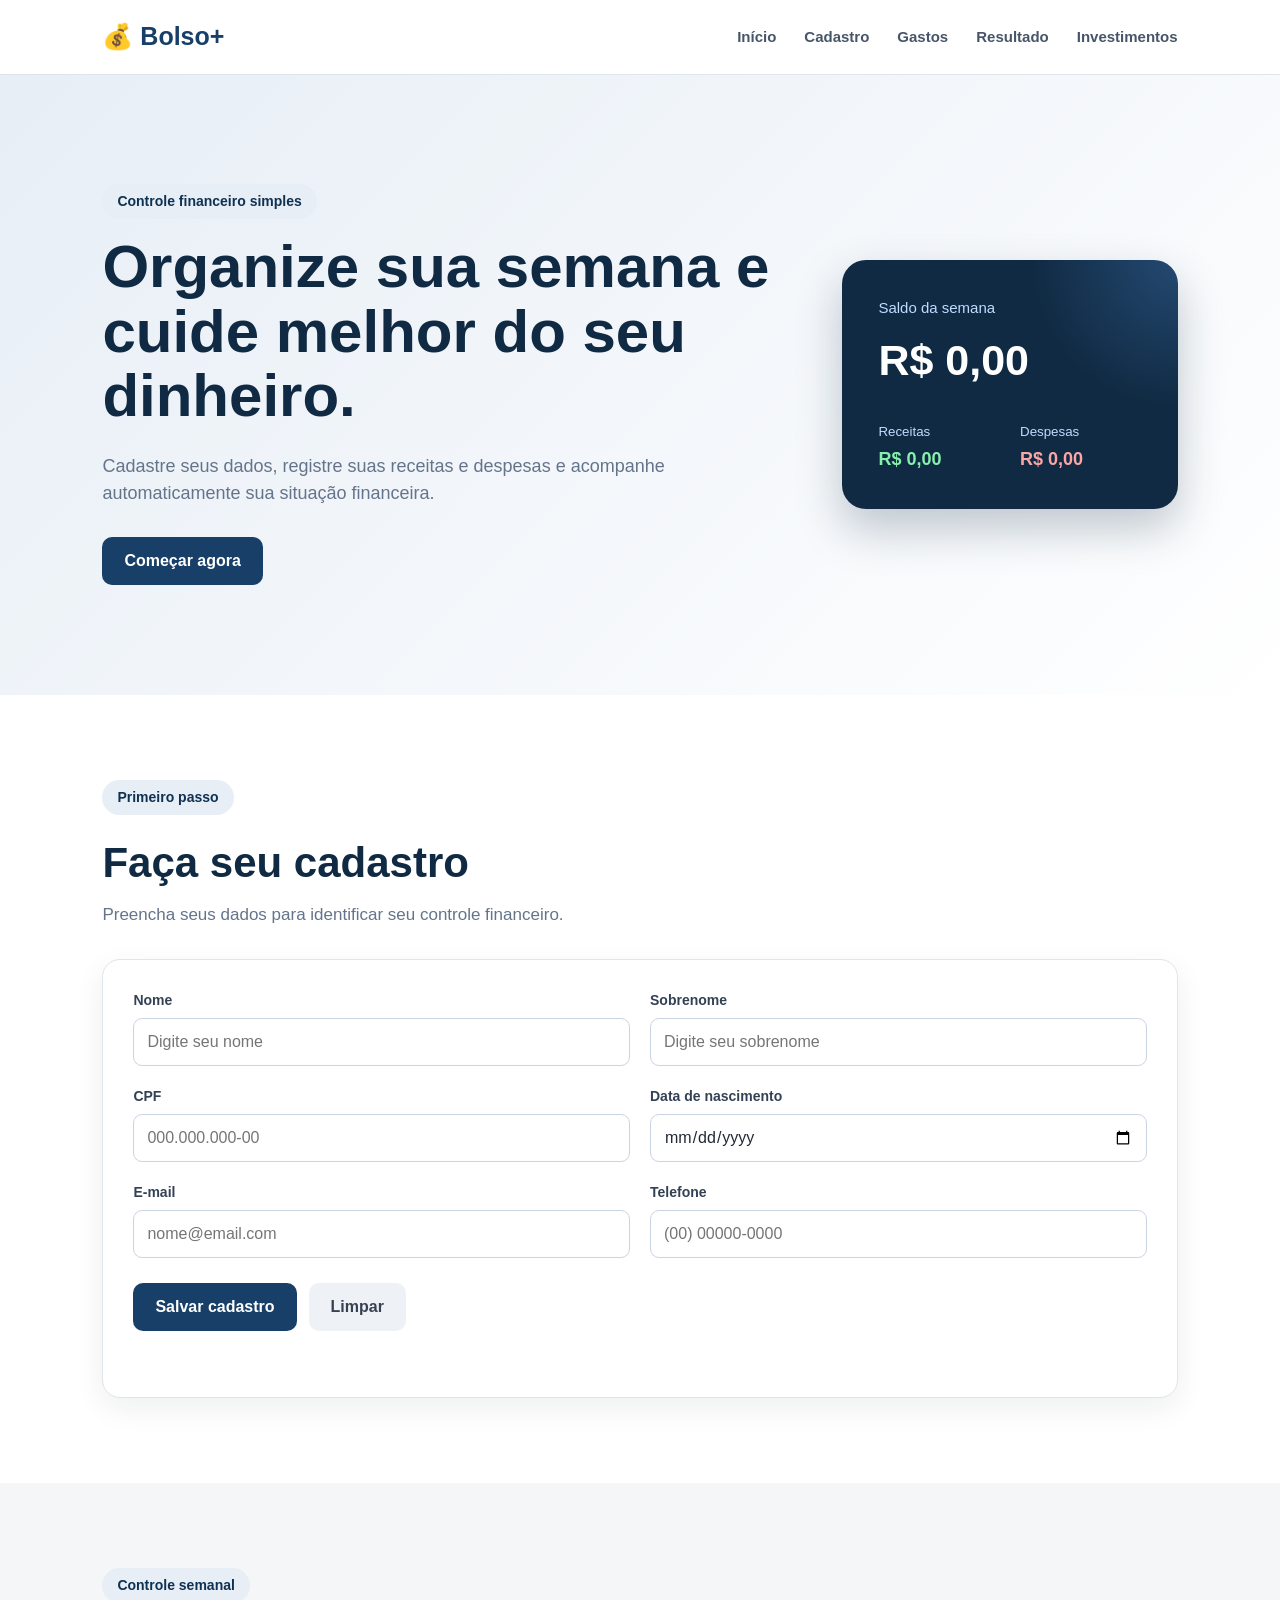
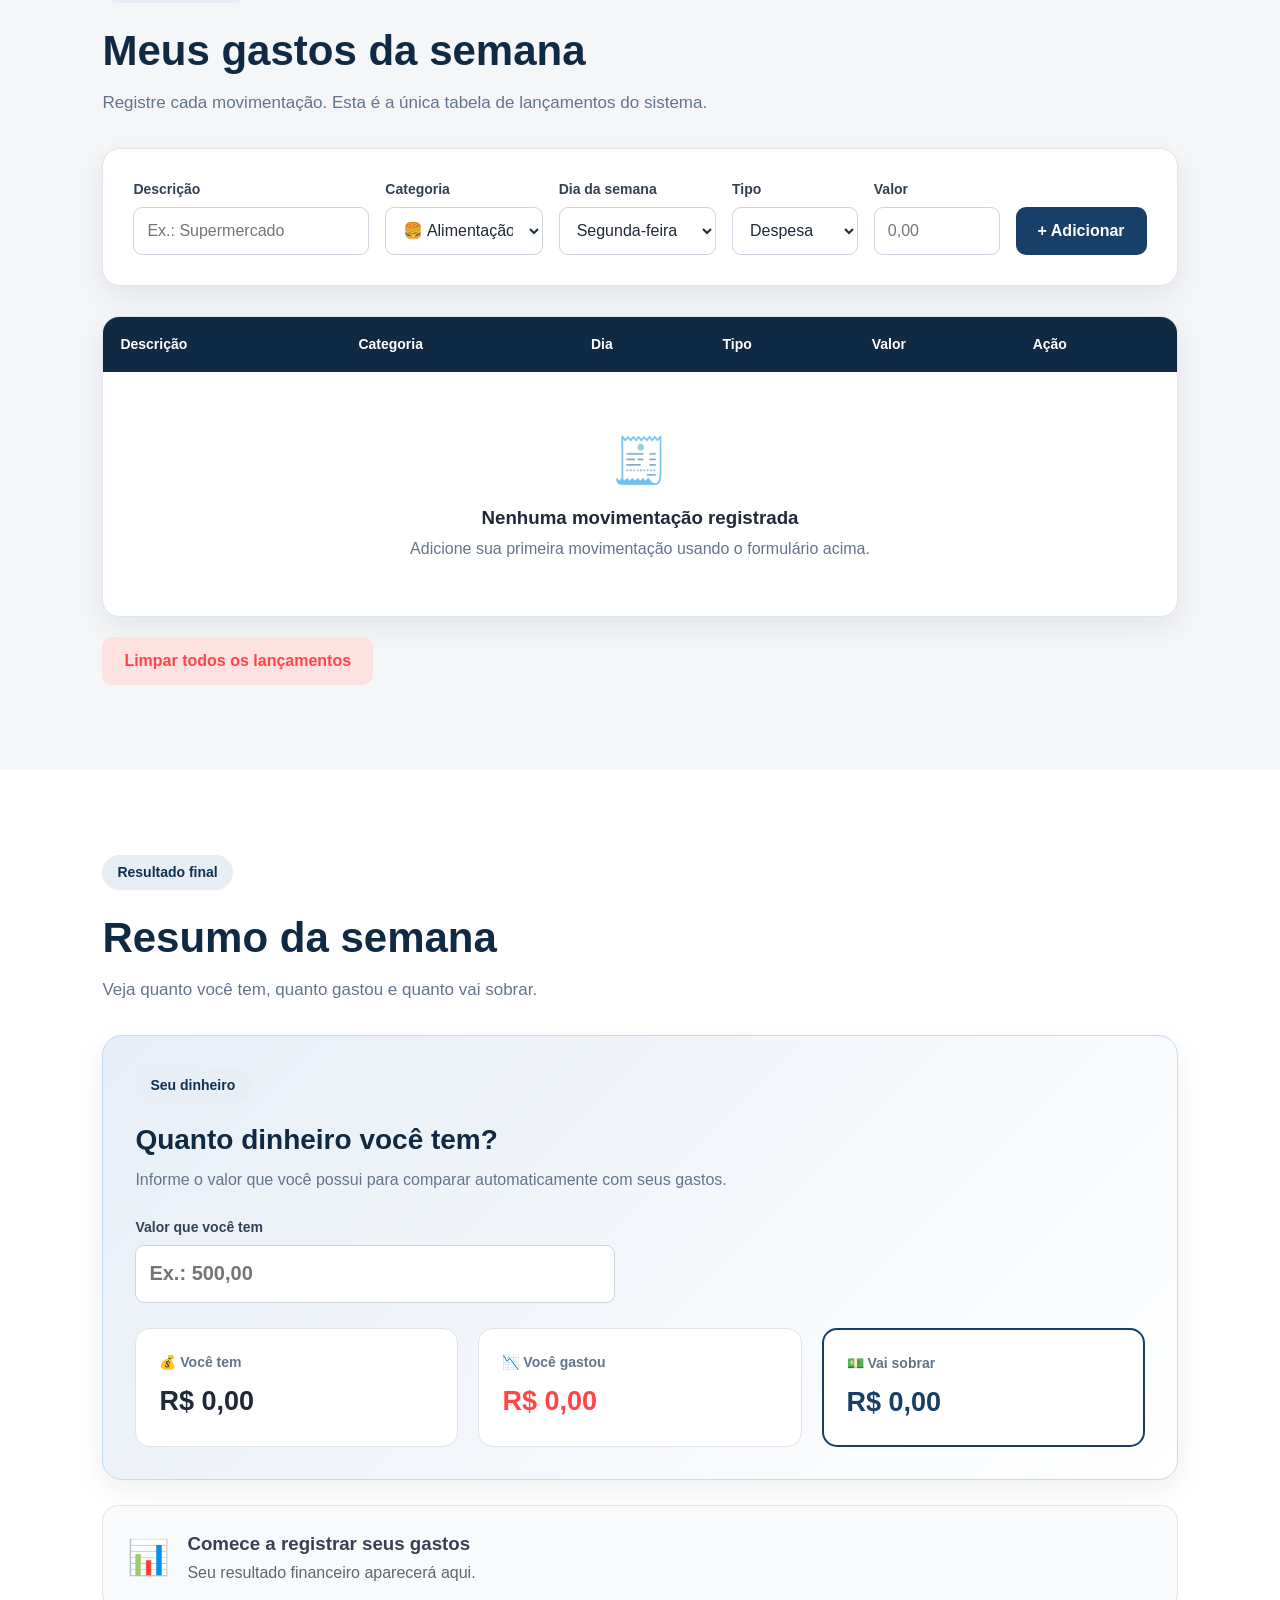
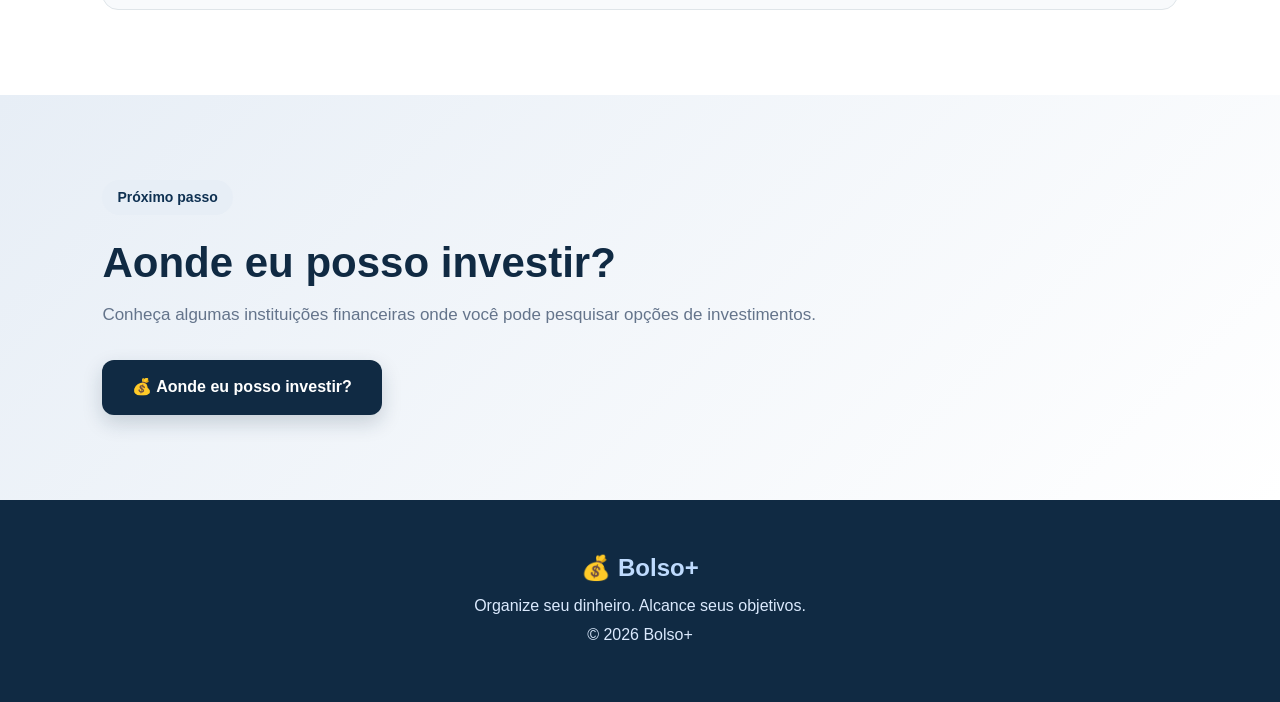
==== index.html @ bd2ca182 "Update index.html" ====
<!DOCTYPE html>
<html lang="pt-BR">

<head>

    <meta charset="UTF-8">

    <meta
        name="viewport"
        content="width=device-width, initial-scale=1.0"
    >

    <meta
        name="description"
        content="Bolso+ - Controle financeiro semanal"
    >

    <title>Bolso+ - Controle Financeiro</title>

    <link
        rel="stylesheet"
        href="style.css"
    >

</head>


<body>

    <!-- ================= HEADER ================= -->

    <header class="header">

        <a
            href="#inicio"
            class="logo"
        >
            💰 Bolso+
        </a>

        <nav>

            <a href="#inicio">
                Início
            </a>

            <a href="#cadastro">
                Cadastro
            </a>

            <a href="#gastos">
                Gastos
            </a>

            <a href="#resultado">
                Resultado
            </a>

            <a href="#investimentos">
                Investimentos
            </a>

        </nav>

    </header>


    <main>

        <!-- ================= INÍCIO ================= -->

        <section
            id="inicio"
            class="inicio"
        >

            <div class="inicio-conteudo">

                <span class="tag">
                    Controle financeiro simples
                </span>

                <h1>
                    Organize sua semana e cuide melhor do seu dinheiro.
                </h1>

                <p>
                    Cadastre seus dados, registre suas receitas e despesas
                    e acompanhe automaticamente sua situação financeira.
                </p>

                <a
                    href="#cadastro"
                    class="botao-principal"
                >
                    Começar agora
                </a>

            </div>


            <div class="cartao-saldo">

                <span>
                    Saldo da semana
                </span>

                <strong id="saldo-destaque">
                    R$ 0,00
                </strong>

                <div class="mini-resumo">

                    <div>

                        <small>
                            Receitas
                        </small>

                        <strong
                            id="receitas-destaque"
                            class="valor-positivo"
                        >
                            R$ 0,00
                        </strong>

                    </div>


                    <div>

                        <small>
                            Despesas
                        </small>

                        <strong
                            id="despesas-destaque"
                            class="valor-negativo"
                        >
                            R$ 0,00
                        </strong>

                    </div>

                </div>

            </div>

        </section>


        <!-- ================= CADASTRO ================= -->

        <section
            id="cadastro"
            class="secao secao-branca"
        >

            <div class="cabecalho-secao">

                <span class="tag">
                    Primeiro passo
                </span>

                <h2>
                    Faça seu cadastro
                </h2>

                <p>
                    Preencha seus dados para identificar seu controle financeiro.
                </p>

            </div>


            <form
                id="form-cadastro"
                class="card-formulario"
            >

                <div class="grid-cadastro">

                    <div class="campo">

                        <label for="nome">
                            Nome
                        </label>

                        <input
                            type="text"
                            id="nome"
                            placeholder="Digite seu nome"
                            required
                        >

                    </div>


                    <div class="campo">

                        <label for="sobrenome">
                            Sobrenome
                        </label>

                        <input
                            type="text"
                            id="sobrenome"
                            placeholder="Digite seu sobrenome"
                            required
                        >

                    </div>


                    <div class="campo">

                        <label for="cpf">
                            CPF
                        </label>

                        <input
                            type="text"
                            id="cpf"
                            maxlength="14"
                            inputmode="numeric"
                            placeholder="000.000.000-00"
                            required
                        >

                    </div>


                    <div class="campo">

                        <label for="data-nascimento">
                            Data de nascimento
                        </label>

                        <input
                            type="date"
                            id="data-nascimento"
                            required
                        >

                    </div>


                    <div class="campo">

                        <label for="email">
                            E-mail
                        </label>

                        <input
                            type="email"
                            id="email"
                            placeholder="nome@email.com"
                            required
                        >

                    </div>


                    <div class="campo">

                        <label for="telefone">
                            Telefone
                        </label>

                        <input
                            type="tel"
                            id="telefone"
                            maxlength="15"
                            inputmode="numeric"
                            placeholder="(00) 00000-0000"
                            required
                        >

                    </div>

                </div>


                <div class="acoes">

                    <button
                        type="submit"
                        class="botao-principal"
                    >
                        Salvar cadastro
                    </button>

                    <button
                        type="button"
                        id="limpar-cadastro"
                        class="botao-secundario"
                    >
                        Limpar
                    </button>

                </div>


                <p
                    id="mensagem-cadastro"
                    class="mensagem"
                ></p>

            </form>


            <div
                id="cadastro-salvo"
                class="cadastro-salvo oculto"
            >

                <div class="avatar">
                    👤
                </div>

                <div>

                    <span>
                        Cadastro ativo
                    </span>

                    <h3 id="nome-cadastrado">
                        Usuário
                    </h3>

                    <p id="email-cadastrado"></p>

                </div>

            </div>

        </section>


        <!-- ================= GASTOS ================= -->

        <section
            id="gastos"
            class="secao secao-cinza"
        >

            <div class="cabecalho-secao">

                <span class="tag">
                    Controle semanal
                </span>

                <h2>
                    Meus gastos da semana
                </h2>

                <p>
                    Registre cada movimentação. Esta é a única tabela
                    de lançamentos do sistema.
                </p>

            </div>


            <form
                id="form-gasto"
                class="card-formulario"
            >

                <div class="grid-gastos">

                    <div class="campo">

                        <label for="descricao">
                            Descrição
                        </label>

                        <input
                            type="text"
                            id="descricao"
                            placeholder="Ex.: Supermercado"
                            required
                        >

                    </div>


                    <div class="campo">

                        <label for="categoria">
                            Categoria
                        </label>

                        <select id="categoria">

                            <option value="Alimentação">
                                🍔 Alimentação
                            </option>

                            <option value="Transporte">
                                🚌 Transporte
                            </option>

                            <option value="Casa">
                                🏠 Casa
                            </option>

                            <option value="Saúde">
                                🩺 Saúde
                            </option>

                            <option value="Educação">
                                📚 Educação
                            </option>

                            <option value="Lazer">
                                🎮 Lazer
                            </option>

                            <option value="Salário">
                                💼 Salário
                            </option>

                            <option value="Outros">
                                📦 Outros
                            </option>

                        </select>

                    </div>


                    <div class="campo">

                        <label for="dia">
                            Dia da semana
                        </label>

                        <select id="dia">

                            <option value="Segunda-feira">
                                Segunda-feira
                            </option>

                            <option value="Terça-feira">
                                Terça-feira
                            </option>

                            <option value="Quarta-feira">
                                Quarta-feira
                            </option>

                            <option value="Quinta-feira">
                                Quinta-feira
                            </option>

                            <option value="Sexta-feira">
                                Sexta-feira
                            </option>

                            <option value="Sábado">
                                Sábado
                            </option>

                            <option value="Domingo">
                                Domingo
                            </option>

                        </select>

                    </div>


                    <div class="campo">

                        <label for="tipo">
                            Tipo
                        </label>

                        <select id="tipo">

                            <option value="despesa">
                                Despesa
                            </option>

                            <option value="receita">
                                Receita
                            </option>

                        </select>

                    </div>


                    <div class="campo">

                        <label for="valor">
                            Valor
                        </label>

                        <input
                            type="number"
                            id="valor"
                            min="0.01"
                            step="0.01"
                            placeholder="0,00"
                            required
                        >

                    </div>


                    <button
                        type="submit"
                        class="botao-principal botao-adicionar"
                    >
                        + Adicionar
                    </button>

                </div>

            </form>


            <div class="tabela-container">

                <table>

                    <thead>

                        <tr>

                            <th>
                                Descrição
                            </th>

                            <th>
                                Categoria
                            </th>

                            <th>
                                Dia
                            </th>

                            <th>
                                Tipo
                            </th>

                            <th>
                                Valor
                            </th>

                            <th>
                                Ação
                            </th>

                        </tr>

                    </thead>


                    <tbody id="tabela-gastos"></tbody>

                </table>


                <div
                    id="tabela-vazia"
                    class="tabela-vazia"
                >

                    <span>
                        🧾
                    </span>

                    <h3>
                        Nenhuma movimentação registrada
                    </h3>

                    <p>
                        Adicione sua primeira movimentação usando o formulário acima.
                    </p>

                </div>

            </div>


            <button
                type="button"
                id="limpar-gastos"
                class="botao-perigo"
            >
                Limpar todos os lançamentos
            </button>

        </section>


        <!-- ================= RESULTADO ================= -->

        <section
            id="resultado"
            class="secao secao-branca"
        >

            <div class="cabecalho-secao">

                <span class="tag">
                    Resultado final
                </span>

                <h2>
                    Resumo da semana
                </h2>

                <p>
                    Veja quanto você tem, quanto gastou e quanto vai sobrar.
                </p>

            </div>


            <div class="dinheiro-card">

                <div class="dinheiro-topo">

                    <span class="tag">
                        Seu dinheiro
                    </span>

                    <h2>
                        Quanto dinheiro você tem?
                    </h2>

                    <p>
                        Informe o valor que você possui para comparar
                        automaticamente com seus gastos.
                    </p>

                </div>


                <div class="campo dinheiro-input">

                    <label for="dinheiro-disponivel">
                        Valor que você tem
                    </label>

                    <input
                        type="number"
                        id="dinheiro-disponivel"
                        min="0"
                        step="0.01"
                        placeholder="Ex.: 500,00"
                    >

                </div>


                <div class="resultado-grid">

                    <div class="resultado-item">

                        <span>
                            💰 Você tem
                        </span>

                        <strong id="valor-tenho">
                            R$ 0,00
                        </strong>

                    </div>


                    <div class="resultado-item">

                        <span>
                            📉 Você gastou
                        </span>

                        <strong
                            id="valor-gasto"
                            class="valor-negativo"
                        >
                            R$ 0,00
                        </strong>

                    </div>


                    <div
                        id="resultado-restante-card"
                        class="resultado-item destaque"
                    >

                        <span id="label-restante">
                            💵 Vai sobrar
                        </span>

                        <strong id="valor-restante">
                            R$ 0,00
                        </strong>

                    </div>

                </div>

            </div>


            <div
                id="mensagem-resultado"
                class="mensagem-resultado neutro"
            >

                <span id="icone-resultado">
                    📊
                </span>

                <div>

                    <h3 id="titulo-resultado">
                        Comece a registrar seus gastos
                    </h3>

                    <p id="texto-resultado">
                        Seu resultado financeiro aparecerá aqui.
                    </p>

                </div>

            </div>

        </section>


        <!-- ================= INVESTIMENTOS ================= -->

        <section
            id="investimentos"
            class="secao secao-investimentos"
        >

            <div class="cabecalho-secao">

                <span class="tag">
                    Próximo passo
                </span>

                <h2>
                    Aonde eu posso investir?
                </h2>

                <p>
                    Conheça algumas instituições financeiras onde você
                    pode pesquisar opções de investimentos.
                </p>

            </div>


            <div class="investimentos-acao">

                <button
                    type="button"
                    id="botao-investimentos"
                    class="botao-investimentos"
                >
                    💰 Aonde eu posso investir?
                </button>

            </div>

        </section>

    </main>


    <!-- ================= FOOTER ================= -->

    <footer>

        <h2>
            💰 Bolso+
        </h2>

        <p>
            Organize seu dinheiro. Alcance seus objetivos.
        </p>

        <p>
            © 2026 Bolso+
        </p>

    </footer>


    <script src="script.js"></script>

</body>

</html>
---- style.css ----
:root {

    --azul-marinho: #102a43;
    --azul: #173f67;
    --azul-hover: #0f3152;
    --azul-claro: #e7eef6;

    --vermelho: #ff4545;
    --vermelho-claro: #fee2e2;

    --amarelo-claro: #fef3c7;

    --texto: #1f2937;
    --texto-secundario: #64748b;

    --fundo: #f4f6f8;
    --branco: #ffffff;

    --borda: #dfe5e9;

    --sombra:
        0 10px 30px rgba(15, 23, 42, 0.07);
}


/* ================= RESET ================= */

* {
    margin: 0;
    padding: 0;
    box-sizing: border-box;
}


html {
    scroll-behavior: smooth;
    scroll-padding-top: 90px;
}


body {

    min-width: 320px;

    font-family:
        Arial,
        Helvetica,
        sans-serif;

    color: var(--texto);

    background: var(--fundo);

    line-height: 1.5;
}


button,
input,
select {
    font: inherit;
}


/* ================= HEADER ================= */

.header {

    position: sticky;

    top: 0;

    z-index: 1000;

    display: flex;

    align-items: center;

    justify-content: space-between;

    gap: 30px;

    padding: 18px 8%;

    background:
        rgba(255, 255, 255, 0.97);

    border-bottom:
        1px solid var(--borda);

    backdrop-filter:
        blur(10px);
}


.logo {

    color: var(--azul);

    font-size: 25px;

    font-weight: 800;

    text-decoration: none;
}


nav {

    display: flex;

    gap: 28px;
}


nav a {

    color: #475569;

    font-size: 15px;

    font-weight: 700;

    text-decoration: none;

    transition: 0.2s;
}


nav a:hover {

    color: var(--azul);
}


/* ================= INÍCIO ================= */

.inicio {

    min-height: 620px;

    display: flex;

    align-items: center;

    justify-content: space-between;

    gap: 60px;

    padding: 90px 8%;

    background:
        linear-gradient(
            135deg,
            #e7eef6,
            #ffffff
        );
}


.inicio-conteudo {

    max-width: 680px;
}


.tag {

    display: inline-block;

    margin-bottom: 16px;

    padding: 7px 15px;

    color: var(--azul-hover);

    background: var(--azul-claro);

    border-radius: 30px;

    font-size: 14px;

    font-weight: 800;
}


.inicio h1 {

    margin-bottom: 24px;

    color: var(--azul-marinho);

    font-size:
        clamp(38px, 5vw, 60px);

    line-height: 1.08;
}


.inicio p {

    max-width: 600px;

    margin-bottom: 30px;

    color: var(--texto-secundario);

    font-size: 18px;
}


/* ================= BOTÕES ================= */

.botao-principal,
.botao-secundario,
.botao-perigo {

    min-height: 48px;

    padding: 12px 22px;

    border: none;

    border-radius: 10px;

    font-weight: 800;

    cursor: pointer;

    transition:
        background 0.2s,
        transform 0.2s,
        box-shadow 0.2s;
}


.botao-principal {

    display: inline-flex;

    align-items: center;

    justify-content: center;

    color: white;

    background:
        var(--azul);

    text-decoration: none;
}


.botao-principal:hover {

    background:
        var(--azul-hover);

    transform:
        translateY(-2px);

    box-shadow:
        0 8px 20px
        rgba(16, 42, 67, 0.22);
}


.botao-secundario {

    color: #374151;

    background: #eef2f7;
}


.botao-secundario:hover {

    background: #e2e8f0;
}


.botao-perigo {

    margin-top: 20px;

    color: var(--vermelho);

    background:
        var(--vermelho-claro);
}


.botao-perigo:hover {

    background: #fecaca;
}


/* ================= CARTÃO DO INÍCIO ================= */

.cartao-saldo {

    width: 390px;

    padding: 36px;

    color: white;

    background:
        radial-gradient(
            circle at top right,
            rgba(96, 165, 250, 0.25),
            transparent 35%
        ),
        var(--azul-marinho);

    border-radius: 24px;

    box-shadow:
        0 20px 45px
        rgba(16, 42, 67, 0.25);
}


.cartao-saldo > span {

    color: #bfdbfe;

    font-size: 15px;
}


.cartao-saldo > strong {

    display: block;

    margin: 8px 0 30px;

    font-size: 43px;

    overflow-wrap: anywhere;
}


.mini-resumo {

    display: grid;

    grid-template-columns: 1fr 1fr;

    gap: 20px;
}


.mini-resumo small {

    display: block;

    margin-bottom: 4px;

    color: #bfdbfe;
}


.mini-resumo strong {

    font-size: 18px;
}


.cartao-saldo .valor-positivo {

    color: #86efac;
}


.cartao-saldo .valor-negativo {

    color: #fca5a5;
}


/* ================= SEÇÕES ================= */

.secao {

    padding: 85px 8%;
}


.secao-branca {

    background:
        var(--branco);
}


.secao-cinza {

    background:
        var(--fundo);
}


.cabecalho-secao {

    max-width: 750px;

    margin-bottom: 32px;
}


.cabecalho-secao h2 {

    margin-bottom: 8px;

    color:
        var(--azul-marinho);

    font-size:
        clamp(30px, 4vw, 42px);
}


.cabecalho-secao p {

    color:
        var(--texto-secundario);

    font-size: 17px;
}


/* ================= FORMULÁRIOS ================= */

.card-formulario {

    padding: 30px;

    background:
        var(--branco);

    border:
        1px solid var(--borda);

    border-radius: 18px;

    box-shadow:
        var(--sombra);
}


.grid-cadastro {

    display: grid;

    grid-template-columns:
        repeat(2, minmax(0, 1fr));

    gap: 20px;
}


.grid-gastos {

    display: grid;

    grid-template-columns:
        1.5fr
        1fr
        1fr
        0.8fr
        0.8fr
        auto;

    gap: 16px;

    align-items: end;
}


.campo {

    display: flex;

    flex-direction: column;

    gap: 7px;
}


.campo label {

    color: #334155;

    font-size: 14px;

    font-weight: 800;
}


.campo input,
.campo select {

    width: 100%;

    height: 48px;

    padding: 0 13px;

    color: var(--texto);

    background:
        white;

    border:
        1px solid #cbd5e1;

    border-radius: 9px;

    outline: none;

    transition: 0.2s;
}


.campo input:focus,
.campo select:focus {

    border-color:
        var(--azul);

    box-shadow:
        0 0 0 3px
        rgba(23, 63, 103, 0.12);
}


.acoes {

    display: flex;

    gap: 12px;

    margin-top: 25px;
}


.mensagem {

    min-height: 24px;

    margin-top: 12px;

    font-weight: 700;
}


.mensagem.sucesso {

    color:
        var(--azul-hover);
}


.mensagem.erro {

    color:
        var(--vermelho);
}


/* ================= CADASTRO SALVO ================= */

.cadastro-salvo {

    display: flex;

    align-items: center;

    gap: 18px;

    margin-top: 24px;

    padding: 20px;

    background:
        #e7eef6;

    border:
        1px solid #bfdbfe;

    border-radius: 15px;
}


.cadastro-salvo .avatar {

    display: grid;

    width: 55px;

    height: 55px;

    place-items: center;

    background:
        var(--azul-claro);

    border-radius: 50%;

    font-size: 24px;
}


.cadastro-salvo span {

    color:
        var(--azul-hover);

    font-size: 13px;

    font-weight: 800;
}


.cadastro-salvo h3 {

    color:
        var(--azul-marinho);
}


.cadastro-salvo p {

    color:
        var(--texto-secundario);
}


.oculto {

    display: none;
}


/* ================= TABELA ================= */

.tabela-container {

    margin-top: 30px;

    overflow-x: auto;

    background:
        white;

    border:
        1px solid var(--borda);

    border-radius: 17px;

    box-shadow:
        var(--sombra);
}


table {

    width: 100%;

    min-width: 850px;

    border-collapse:
        collapse;
}


thead {

    color: white;

    background:
        var(--azul-marinho);
}


th,
td {

    padding: 17px;

    text-align: left;
}


th {

    font-size: 14px;
}


td {

    border-bottom:
        1px solid var(--borda);

    font-size: 14px;
}


tbody tr:hover {

    background:
        #f8fafc;
}


.tipo {

    display: inline-block;

    padding: 5px 10px;

    border-radius: 30px;

    font-size: 12px;

    font-weight: 800;
}


.tipo.receita {

    color:
        var(--azul-hover);

    background:
        var(--azul-claro);
}


.tipo.despesa {

    color:
        var(--vermelho);

    background:
        var(--vermelho-claro);
}


.valor-positivo {

    color:
        #15803d;
}


.valor-negativo {

    color:
        var(--vermelho);
}


.botao-excluir {

    padding: 8px 12px;

    color:
        var(--vermelho);

    background:
        var(--vermelho-claro);

    border: none;

    border-radius: 8px;

    font-weight: 800;

    cursor: pointer;
}


.botao-excluir:hover {

    background:
        #fecaca;
}


.tabela-vazia {

    padding: 55px 20px;

    text-align: center;
}


.tabela-vazia span {

    font-size: 45px;
}


.tabela-vazia h3 {

    margin:
        10px 0 5px;
}


.tabela-vazia p {

    color:
        var(--texto-secundario);
}


/* ================= RESULTADO ================= */

.dinheiro-card {

    padding: 32px;

    background:
        linear-gradient(
            135deg,
            #e7eef6,
            #ffffff
        );

    border:
        1px solid #bfdbfe;

    border-radius: 20px;

    box-shadow:
        var(--sombra);
}


.dinheiro-topo h2 {

    margin-bottom: 7px;

    color:
        var(--azul-marinho);

    font-size: 28px;
}


.dinheiro-topo p {

    color:
        var(--texto-secundario);
}


.dinheiro-input {

    max-width: 480px;

    margin-top: 25px;
}


.dinheiro-input input {

    height: 58px;

    font-size: 20px;

    font-weight: 700;
}


/* ================= RESUMO ================= */

.resultado-grid {

    display: grid;

    grid-template-columns:
        repeat(3, minmax(0, 1fr));

    gap: 20px;

    margin-top: 25px;
}


.resultado-item {

    padding: 23px;

    background:
        white;

    border:
        1px solid var(--borda);

    border-radius: 15px;
}


.resultado-item span {

    display: block;

    margin-bottom: 8px;

    color:
        var(--texto-secundario);

    font-size: 14px;

    font-weight: 700;
}


.resultado-item strong {

    display: block;

    font-size: 27px;
}


.resultado-item.destaque {

    border:
        2px solid var(--azul);
}


.resultado-item.destaque strong {

    color:
        var(--azul);
}


/* ================= MENSAGEM FINAL ================= */

.mensagem-resultado {

    display: flex;

    align-items: center;

    gap: 18px;

    margin-top: 25px;

    padding: 24px;

    border: 1px solid;

    border-radius: 16px;
}


.mensagem-resultado > span {

    font-size: 34px;
}


.mensagem-resultado h3 {

    margin-bottom: 3px;
}


.mensagem-resultado p {

    color:
        inherit;

    opacity: 0.8;
}


.mensagem-resultado.positivo {

    color:
        var(--azul-marinho);

    background:
        #e7eef6;

    border-color:
        #bfdbfe;
}


.mensagem-resultado.negativo {

    color:
        #991b1b;

    background:
        #fef2f2;

    border-color:
        #fecaca;
}


.mensagem-resultado.neutro {

    color:
        #374151;

    background:
        #f8fafc;

    border-color:
        var(--borda);
}


/* ================= NOVA PARTE: INVESTIMENTOS ================= */

.secao-investimentos {

    background:
        linear-gradient(
            135deg,
            #e7eef6,
            #ffffff
        );
}


.investimentos-acao {

    display: flex;

    align-items: center;

    justify-content: flex-start;

    margin-top: 25px;
}


.botao-investimentos {

    display: inline-flex;

    align-items: center;

    justify-content: center;

    min-height: 55px;

    padding: 14px 30px;

    color: white;

    background:
        var(--azul-marinho);

    border:
        none;

    border-radius: 12px;

    font-size: 16px;

    font-weight: 800;

    text-decoration: none;

    box-shadow:
        0 8px 20px
        rgba(16, 42, 67, 0.18);

    transition:
        background 0.2s,
        transform 0.2s,
        box-shadow 0.2s;
}


.botao-investimentos:hover {

    background:
        var(--azul-hover);

    transform:
        translateY(-3px);

    box-shadow:
        0 12px 25px
        rgba(16, 42, 67, 0.25);
}


.botao-investimentos:active {

    transform:
        translateY(0);
}


/* ================= FOOTER ================= */

footer {

    padding:
        50px 8%;

    text-align: center;

    color: white;

    background:
        var(--azul-marinho);
}


footer h2 {

    margin-bottom: 8px;

    color:
        #bfdbfe;
}


footer p {

    margin-bottom: 5px;

    color:
        #dbeafe;
}


/* ================= RESPONSIVO ================= */

@media (max-width: 1150px) {

    .grid-gastos {

        grid-template-columns:
            repeat(3, 1fr);
    }


    .botao-adicionar {

        width: 100%;
    }

}


@media (max-width: 900px) {

    .header {

        flex-direction: column;

        padding:
            15px 5%;
    }


    nav {

        gap:
            15px 22px;

        flex-wrap: wrap;

        justify-content:
            center;
    }


    .inicio {

        flex-direction: column;

        padding:
            70px 5%;

        text-align:
            center;
    }


    .inicio p {

        margin-inline:
            auto;
    }


    .cartao-saldo {

        width: 100%;

        max-width: 430px;

        text-align:
            left;
    }


    .secao {

        padding:
            70px 5%;
    }


    .resultado-grid {

        grid-template-columns:
            1fr;
    }

}


@media (max-width: 700px) {

    .grid-cadastro,
    .grid-gastos {

        grid-template-columns:
            1fr;
    }


    .card-formulario {

        padding:
            22px;
    }


    .acoes {

        flex-direction:
            column;
    }


    .acoes button {

        width: 100%;
    }


    .dinheiro-card {

        padding:
            22px;
    }


    .investimentos-acao {

        width: 100%;
    }


    .botao-investimentos {

        width: 100%;

        text-align:
            center;
    }

}


@media (max-width: 450px) {

    .mini-resumo {

        grid-template-columns:
            1fr;
    }


    .cartao-saldo {

        padding:
            28px;
    }


    .mensagem-resultado {

        align-items:
            flex-start;
    }

}


/* =========================================================
   PÁGINA DE INVESTIMENTOS
========================================================= */

.pagina-investimentos {

    min-height: 100vh;

    padding:
        80px 8%;

    background:
        linear-gradient(
            135deg,
            #e7eef6,
            #ffffff
        );
}


.cabecalho-investimentos {

    max-width: 850px;

    margin:
        0 auto 45px;

    text-align: center;
}


.cabecalho-investimentos h1 {

    margin-bottom: 18px;

    color:
        var(--azul-marinho);

    font-size:
        clamp(34px, 5vw, 54px);

    line-height: 1.1;
}


.cabecalho-investimentos p {

    color:
        var(--texto-secundario);

    font-size: 17px;

    line-height: 1.7;
}


.cabecalho-investimentos.secundario {

    margin-top: 80px;

    margin-bottom: 30px;
}


.cabecalho-investimentos.secundario h2 {

    margin-bottom: 10px;

    color:
        var(--azul-marinho);

    font-size:
        clamp(28px, 4vw, 40px);
}


/* ================= LISTA DE BANCOS ================= */

.lista-bancos {

    display: grid;

    grid-template-columns:
        repeat(2, minmax(0, 1fr));

    gap: 25px;

    max-width: 1150px;

    margin:
        0 auto;
}


.banco-card {

    display: flex;

    gap: 20px;

    padding: 28px;

    background:
        white;

    border:
        1px solid var(--borda);

    border-radius: 20px;

    box-shadow:
        var(--sombra);

    transition:
        transform 0.2s,
        box-shadow 0.2s;
}


.banco-card:hover {

    transform:
        translateY(-5px);

    box-shadow:
        0 18px 40px
        rgba(15, 23, 42, 0.12);
}


/* ================= ÍCONES DOS BANCOS ================= */

.banco-icone {

    display: grid;

    flex-shrink: 0;

    width: 62px;

    height: 62px;

    place-items: center;

    color: white;

    border-radius: 16px;

    font-size: 27px;

    font-weight: 900;
}


.banco-icone.nubank {

    background:
        #820ad1;
}


.banco-icone.inter {

    background:
        #ff7a00;
}


.banco-icone.itau {

    background:
        #ec7000;
}


.banco-icone.santander {

    background:
        #ec0000;
}


.banco-icone.caixa {

    background:
        #005ca9;
}


.banco-icone.btg {

    background:
        #111827;
}


/* ================= CONTEÚDO BANCO ================= */

.banco-conteudo {

    flex: 1;
}


.banco-tipo {

    display: inline-block;

    margin-bottom: 5px;

    color:
        var(--texto-secundario);

    font-size: 12px;

    font-weight: 800;

    text-transform: uppercase;
}


.banco-conteudo h2 {

    margin-bottom: 8px;

    color:
        var(--azul-marinho);

    font-size: 25px;
}


.banco-conteudo p {

    margin-bottom: 15px;

    color:
        var(--texto-secundario);

    font-size: 14px;

    line-height: 1.6;
}


/* ================= ETIQUETAS ================= */

.investimentos-disponiveis {

    display: flex;

    flex-wrap: wrap;

    gap: 7px;

    margin-bottom: 20px;
}


.investimentos-disponiveis span {

    padding:
        5px 9px;

    color:
        var(--azul-hover);

    background:
        var(--azul-claro);

    border-radius: 20px;

    font-size: 11px;

    font-weight: 800;
}


/* ================= BOTÃO BANCO ================= */

.botao-banco {

    display: inline-flex;

    align-items: center;

    justify-content: center;

    min-height: 43px;

    padding:
        9px 15px;

    color: white;

    background:
        var(--azul);

    border-radius: 9px;

    font-size: 13px;

    font-weight: 800;

    text-decoration: none;

    transition:
        background 0.2s,
        transform 0.2s;
}


.botao-banco:hover {

    color: white;

    background:
        var(--azul-hover);

    transform:
        translateY(-2px);
}


/* ================= TIPOS DE INVESTIMENTO ================= */

.tipos-investimentos {

    max-width: 1150px;

    margin:
        0 auto;
}


.tipos-grid {

    display: grid;

    grid-template-columns:
        repeat(4, minmax(0, 1fr));

    gap: 18px;
}


.tipo-card {

    padding: 23px;

    background:
        white;

    border:
        1px solid var(--borda);

    border-radius: 16px;

    box-shadow:
        var(--sombra);
}


.tipo-icone {

    margin-bottom: 12px;

    font-size: 32px;
}


.tipo-card h3 {

    margin-bottom: 8px;

    color:
        var(--azul-marinho);

    font-size: 18px;
}


.tipo-card p {

    color:
        var(--texto-secundario);

    font-size: 13px;

    line-height: 1.6;
}


/* ================= AVISO ================= */

.aviso-investimentos {

    display: flex;

    gap: 18px;

    max-width: 1150px;

    margin:
        40px auto 0;

    padding: 25px;

    color:
        #92400e;

    background:
        var(--amarelo-claro);

    border:
        1px solid #fde68a;

    border-radius: 17px;
}


.aviso-icone {

    flex-shrink: 0;

    font-size: 32px;
}


.aviso-investimentos h3 {

    margin-bottom: 7px;

    color:
        #78350f;
}


.aviso-investimentos p {

    margin-bottom: 8px;

    color:
        #92400e;

    font-size: 14px;

    line-height: 1.6;
}


.aviso-investimentos p:last-child {

    margin-bottom: 0;
}


/* ================= VOLTAR ================= */

.voltar-inicio {

    display: flex;

    justify-content: center;

    margin-top: 40px;
}


/* ================= RESPONSIVO ================= */

@media (max-width: 1000px) {

    .lista-bancos {

        grid-template-columns:
            1fr;
    }


    .tipos-grid {

        grid-template-columns:
            repeat(2, 1fr);
    }

}


@media (max-width: 700px) {

    .pagina-investimentos {

        padding:
            60px 5%;
    }


    .banco-card {

        padding: 22px;
    }


    .tipos-grid {

        grid-template-columns:
            1fr;
    }


    .aviso-investimentos {

        align-items:
            flex-start;
    }

}


@media (max-width: 500px) {

    .banco-card {

        flex-direction:
            column;
    }


    .banco-icone {

        width: 55px;

        height: 55px;
    }


    .botao-banco {

        width: 100%;

        text-align:
            center;
    }

}
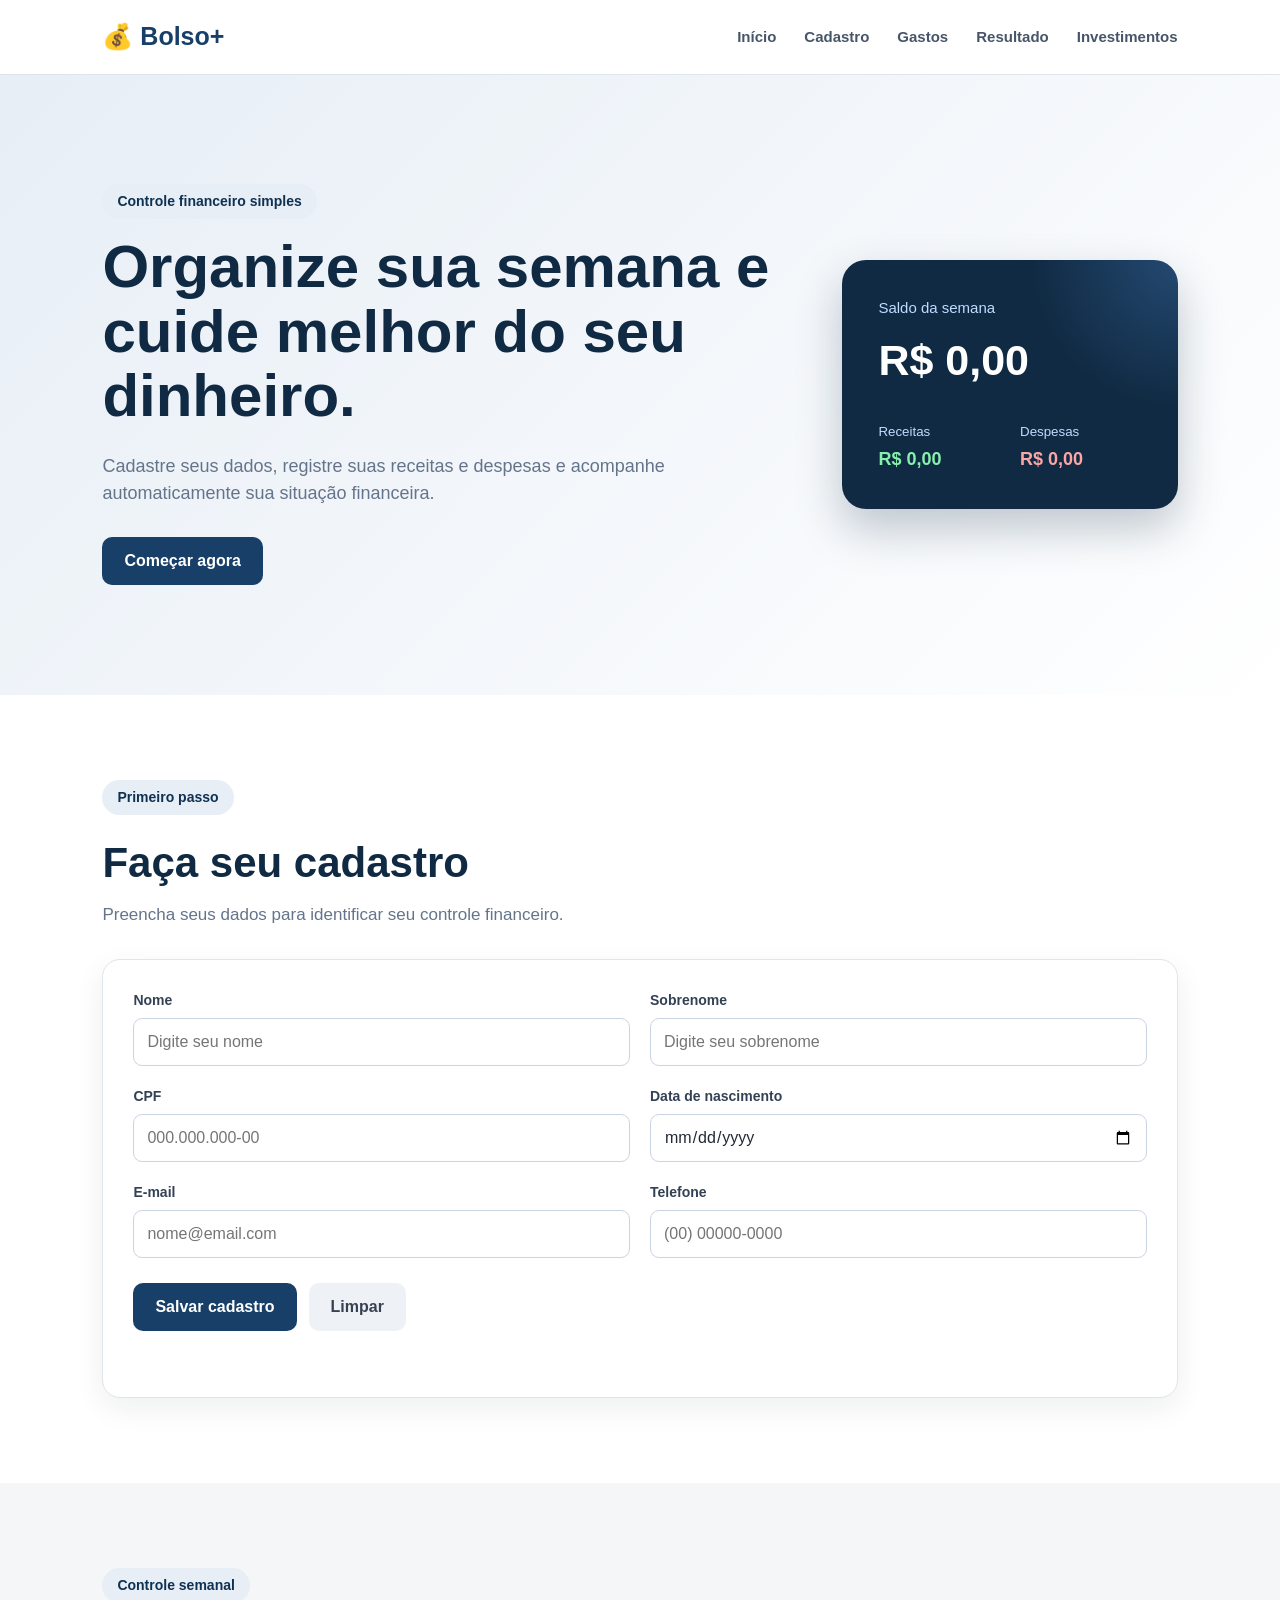
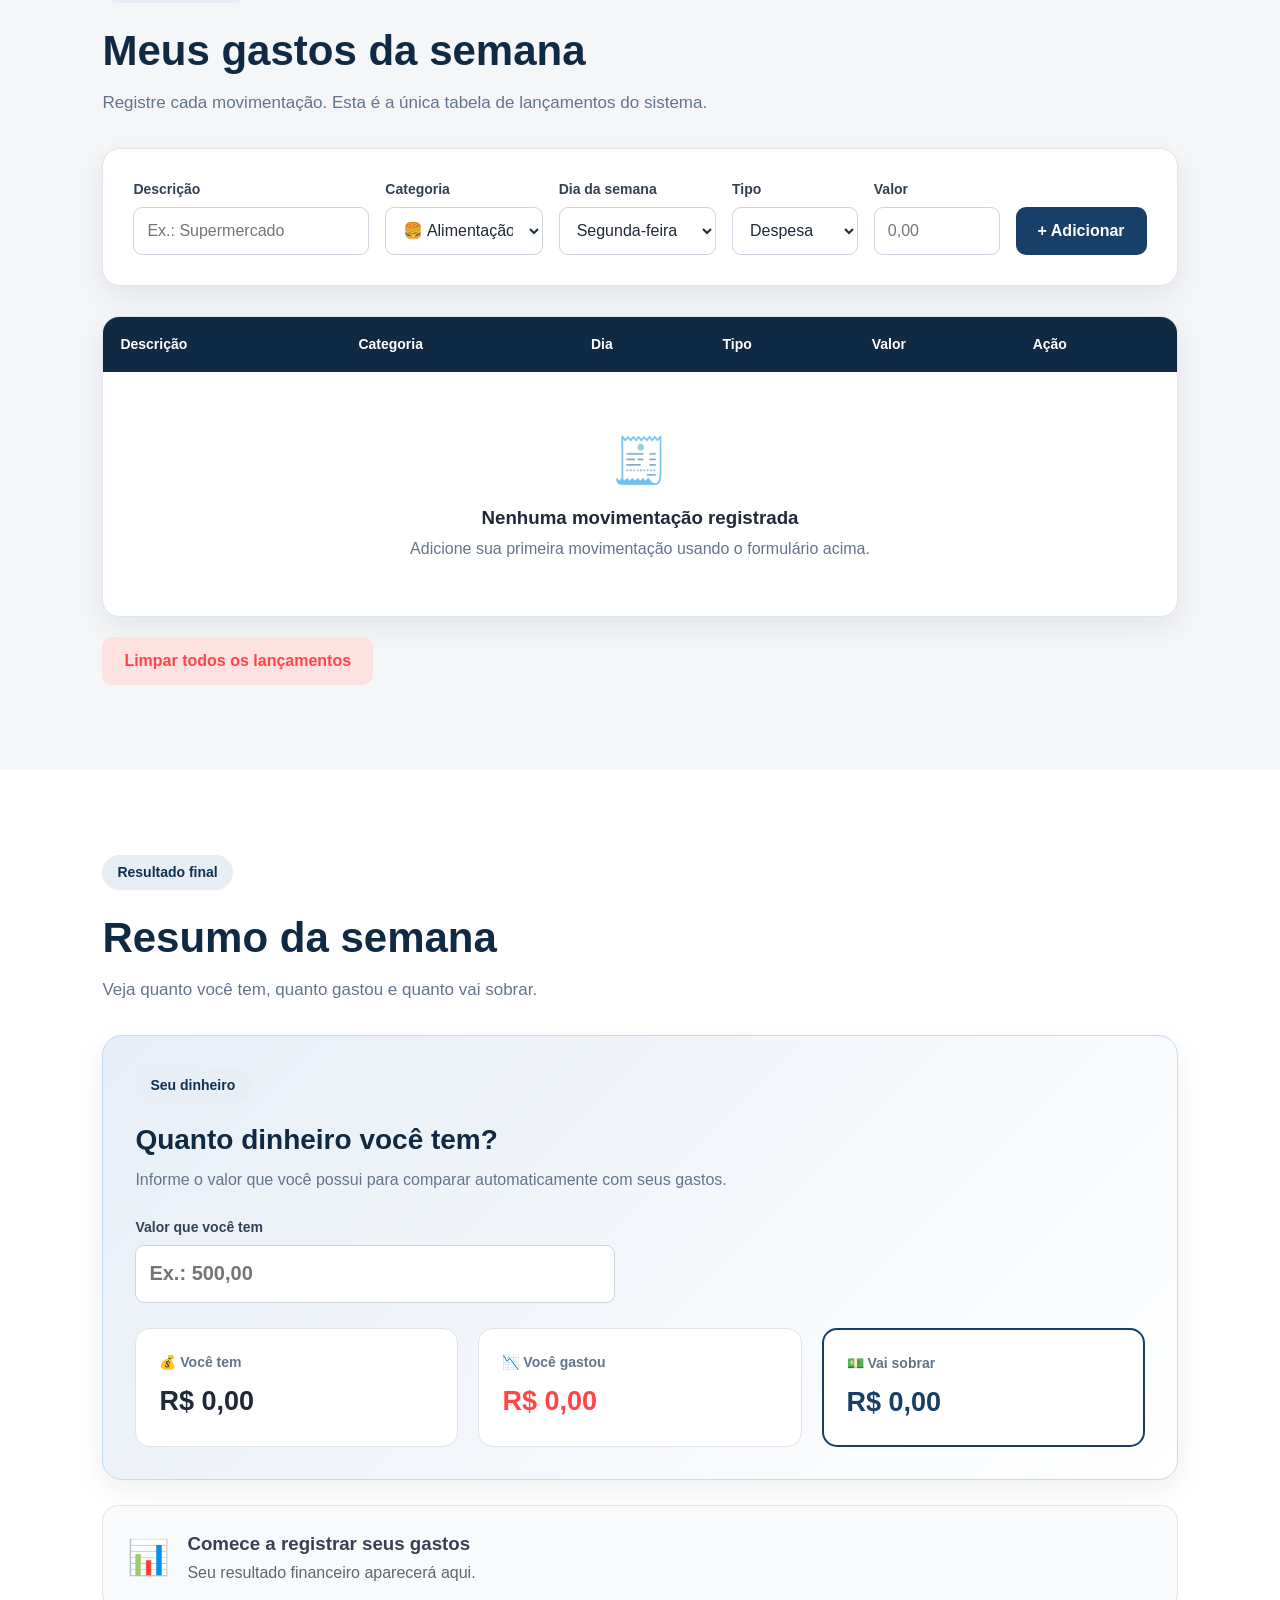
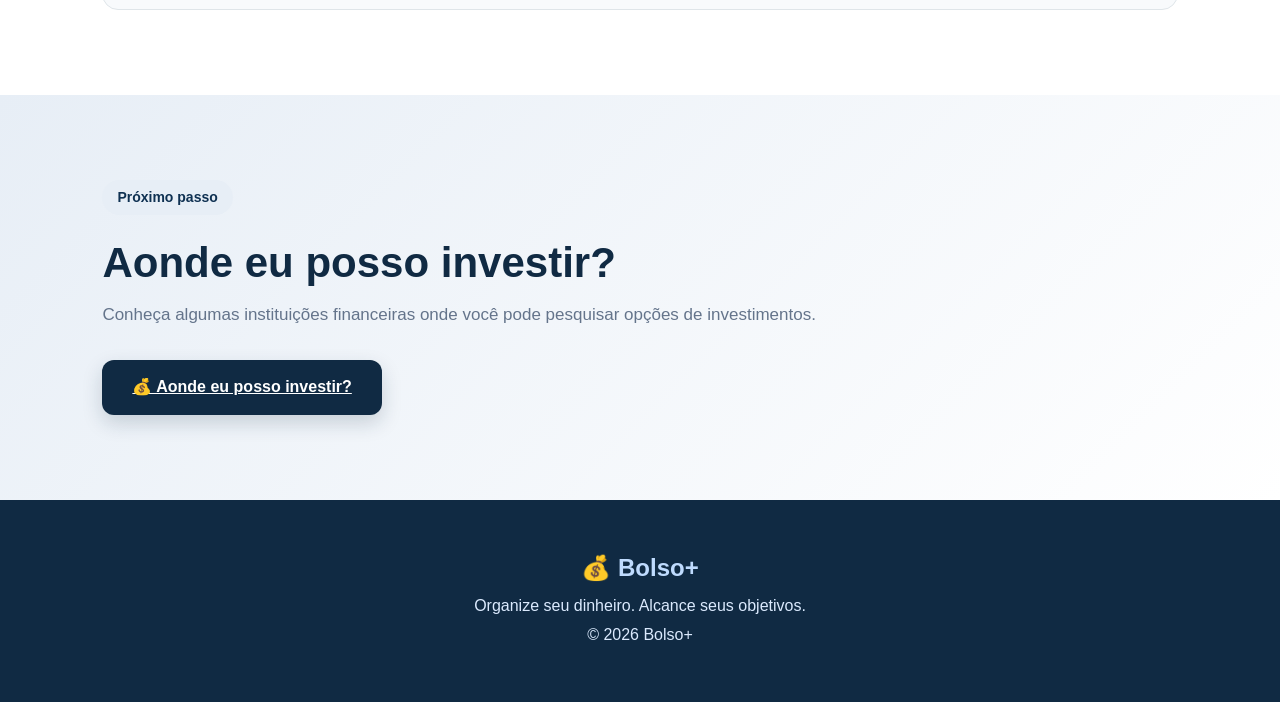
==== commit 871ab708: "Update index.html" ====
--- a/index.html
+++ b/index.html
@@ -27,7 +27,9 @@
 
 <body>
 
-    <!-- ================= HEADER ================= -->
+    <!-- =====================================================
+         HEADER
+    ====================================================== -->
 
     <header class="header">
 
@@ -38,6 +40,7 @@
             💰 Bolso+
         </a>
 
+
         <nav>
 
             <a href="#inicio">
@@ -67,7 +70,10 @@
 
     <main>
 
-        <!-- ================= INÍCIO ================= -->
+
+        <!-- =====================================================
+             INÍCIO
+        ====================================================== -->
 
         <section
             id="inicio"
@@ -80,14 +86,17 @@
                     Controle financeiro simples
                 </span>
 
+
                 <h1>
                     Organize sua semana e cuide melhor do seu dinheiro.
                 </h1>
+
 
                 <p>
                     Cadastre seus dados, registre suas receitas e despesas
                     e acompanhe automaticamente sua situação financeira.
                 </p>
+
 
                 <a
                     href="#cadastro"
@@ -105,10 +114,12 @@
                     Saldo da semana
                 </span>
 
+
                 <strong id="saldo-destaque">
                     R$ 0,00
                 </strong>
 
+
                 <div class="mini-resumo">
 
                     <div>
@@ -117,6 +128,7 @@
                             Receitas
                         </small>
 
+
                         <strong
                             id="receitas-destaque"
                             class="valor-positivo"
@@ -133,6 +145,7 @@
                             Despesas
                         </small>
 
+
                         <strong
                             id="despesas-destaque"
                             class="valor-negativo"
@@ -149,7 +162,10 @@
         </section>
 
 
-        <!-- ================= CADASTRO ================= -->
+
+        <!-- =====================================================
+             CADASTRO
+        ====================================================== -->
 
         <section
             id="cadastro"
@@ -162,9 +178,11 @@
                     Primeiro passo
                 </span>
 
+
                 <h2>
                     Faça seu cadastro
                 </h2>
+
 
                 <p>
                     Preencha seus dados para identificar seu controle financeiro.
@@ -180,11 +198,13 @@
 
                 <div class="grid-cadastro">
 
+
                     <div class="campo">
 
                         <label for="nome">
                             Nome
                         </label>
+
 
                         <input
                             type="text"
@@ -196,11 +216,13 @@
                     </div>
 
 
+
                     <div class="campo">
 
                         <label for="sobrenome">
                             Sobrenome
                         </label>
+
 
                         <input
                             type="text"
@@ -212,11 +234,13 @@
                     </div>
 
 
+
                     <div class="campo">
 
                         <label for="cpf">
                             CPF
                         </label>
+
 
                         <input
                             type="text"
@@ -230,11 +254,13 @@
                     </div>
 
 
+
                     <div class="campo">
 
                         <label for="data-nascimento">
                             Data de nascimento
                         </label>
+
 
                         <input
                             type="date"
@@ -245,11 +271,13 @@
                     </div>
 
 
+
                     <div class="campo">
 
                         <label for="email">
                             E-mail
                         </label>
+
 
                         <input
                             type="email"
@@ -261,11 +289,13 @@
                     </div>
 
 
+
                     <div class="campo">
 
                         <label for="telefone">
                             Telefone
                         </label>
+
 
                         <input
                             type="tel"
@@ -281,6 +311,7 @@
                 </div>
 
 
+
                 <div class="acoes">
 
                     <button
@@ -289,6 +320,7 @@
                     >
                         Salvar cadastro
                     </button>
+
 
                     <button
                         type="button"
@@ -309,6 +341,7 @@
             </form>
 
 
+
             <div
                 id="cadastro-salvo"
                 class="cadastro-salvo oculto"
@@ -318,16 +351,19 @@
                     👤
                 </div>
 
+
                 <div>
 
                     <span>
                         Cadastro ativo
                     </span>
 
+
                     <h3 id="nome-cadastrado">
                         Usuário
                     </h3>
 
+
                     <p id="email-cadastrado"></p>
 
                 </div>
@@ -337,7 +373,10 @@
         </section>
 
 
-        <!-- ================= GASTOS ================= -->
+
+        <!-- =====================================================
+             GASTOS
+        ====================================================== -->
 
         <section
             id="gastos"
@@ -350,9 +389,11 @@
                     Controle semanal
                 </span>
 
+
                 <h2>
                     Meus gastos da semana
                 </h2>
+
 
                 <p>
                     Registre cada movimentação. Esta é a única tabela
@@ -362,6 +403,7 @@
             </div>
 
 
+
             <form
                 id="form-gasto"
                 class="card-formulario"
@@ -369,11 +411,13 @@
 
                 <div class="grid-gastos">
 
+
                     <div class="campo">
 
                         <label for="descricao">
                             Descrição
                         </label>
+
 
                         <input
                             type="text"
@@ -385,12 +429,14 @@
                     </div>
 
 
+
                     <div class="campo">
 
                         <label for="categoria">
                             Categoria
                         </label>
 
+
                         <select id="categoria">
 
                             <option value="Alimentação">
@@ -430,12 +476,14 @@
                     </div>
 
 
+
                     <div class="campo">
 
                         <label for="dia">
                             Dia da semana
                         </label>
 
+
                         <select id="dia">
 
                             <option value="Segunda-feira">
@@ -471,12 +519,14 @@
                     </div>
 
 
+
                     <div class="campo">
 
                         <label for="tipo">
                             Tipo
                         </label>
 
+
                         <select id="tipo">
 
                             <option value="despesa">
@@ -492,11 +542,13 @@
                     </div>
 
 
+
                     <div class="campo">
 
                         <label for="valor">
                             Valor
                         </label>
+
 
                         <input
                             type="number"
@@ -510,6 +562,7 @@
                     </div>
 
 
+
                     <button
                         type="submit"
                         class="botao-principal botao-adicionar"
@@ -522,6 +575,7 @@
             </form>
 
 
+
             <div class="tabela-container">
 
                 <table>
@@ -562,6 +616,7 @@
                     <tbody id="tabela-gastos"></tbody>
 
                 </table>
+
 
 
                 <div
@@ -573,10 +628,12 @@
                         🧾
                     </span>
 
+
                     <h3>
                         Nenhuma movimentação registrada
                     </h3>
 
+
                     <p>
                         Adicione sua primeira movimentação usando o formulário acima.
                     </p>
@@ -584,6 +641,7 @@
                 </div>
 
             </div>
+
 
 
             <button
@@ -597,7 +655,10 @@
         </section>
 
 
-        <!-- ================= RESULTADO ================= -->
+
+        <!-- =====================================================
+             RESULTADO
+        ====================================================== -->
 
         <section
             id="resultado"
@@ -610,10 +671,12 @@
                     Resultado final
                 </span>
 
+
                 <h2>
                     Resumo da semana
                 </h2>
 
+
                 <p>
                     Veja quanto você tem, quanto gastou e quanto vai sobrar.
                 </p>
@@ -621,6 +684,7 @@
             </div>
 
 
+
             <div class="dinheiro-card">
 
                 <div class="dinheiro-topo">
@@ -629,9 +693,11 @@
                         Seu dinheiro
                     </span>
 
+
                     <h2>
                         Quanto dinheiro você tem?
                     </h2>
+
 
                     <p>
                         Informe o valor que você possui para comparar
@@ -641,11 +707,13 @@
                 </div>
 
 
+
                 <div class="campo dinheiro-input">
 
                     <label for="dinheiro-disponivel">
                         Valor que você tem
                     </label>
+
 
                     <input
                         type="number"
@@ -658,7 +726,9 @@
                 </div>
 
 
+
                 <div class="resultado-grid">
+
 
                     <div class="resultado-item">
 
@@ -666,6 +736,7 @@
                             💰 Você tem
                         </span>
 
+
                         <strong id="valor-tenho">
                             R$ 0,00
                         </strong>
@@ -673,12 +744,14 @@
                     </div>
 
 
+
                     <div class="resultado-item">
 
                         <span>
                             📉 Você gastou
                         </span>
 
+
                         <strong
                             id="valor-gasto"
                             class="valor-negativo"
@@ -687,6 +760,7 @@
                         </strong>
 
                     </div>
+
 
 
                     <div
@@ -698,6 +772,7 @@
                             💵 Vai sobrar
                         </span>
 
+
                         <strong id="valor-restante">
                             R$ 0,00
                         </strong>
@@ -707,6 +782,7 @@
                 </div>
 
             </div>
+
 
 
             <div
@@ -718,12 +794,14 @@
                     📊
                 </span>
 
+
                 <div>
 
                     <h3 id="titulo-resultado">
                         Comece a registrar seus gastos
                     </h3>
 
+
                     <p id="texto-resultado">
                         Seu resultado financeiro aparecerá aqui.
                     </p>
@@ -735,7 +813,10 @@
         </section>
 
 
-        <!-- ================= INVESTIMENTOS ================= -->
+
+        <!-- =====================================================
+             INVESTIMENTOS
+        ====================================================== -->
 
         <section
             id="investimentos"
@@ -748,9 +829,11 @@
                     Próximo passo
                 </span>
 
+
                 <h2>
                     Aonde eu posso investir?
                 </h2>
+
 
                 <p>
                     Conheça algumas instituições financeiras onde você
@@ -760,24 +843,29 @@
             </div>
 
 
+
             <div class="investimentos-acao">
 
-                <button
-                    type="button"
-                    id="botao-investimentos"
-                    class="botao-investimentos"
-                >
-                    💰 Aonde eu posso investir?
-                </button>
-
-            </div>
+    <a
+        href="investimentos.html"
+        target="_blank"
+        class="botao-investimentos"
+    >
+        💰 Aonde eu posso investir?
+    </a>
+
+</div>
+
 
         </section>
 
     </main>
 
 
-    <!-- ================= FOOTER ================= -->
+
+    <!-- =====================================================
+         FOOTER
+    ====================================================== -->
 
     <footer>
 
@@ -785,10 +873,12 @@
             💰 Bolso+
         </h2>
 
+
         <p>
             Organize seu dinheiro. Alcance seus objetivos.
         </p>
 
+
         <p>
             © 2026 Bolso+
         </p>
@@ -796,6 +886,11 @@
     </footer>
 
 
+
+    <!-- =====================================================
+         JAVASCRIPT
+    ====================================================== -->
+
     <script src="script.js"></script>
 
 </body>
--- a/style.css
+++ b/style.css
@@ -7,8 +7,6 @@
 
     --vermelho: #ff4545;
     --vermelho-claro: #fee2e2;
-
-    --amarelo-claro: #fef3c7;
 
     --texto: #1f2937;
     --texto-secundario: #64748b;
@@ -1024,7 +1022,7 @@
 }
 
 
-/* ================= NOVA PARTE: INVESTIMENTOS ================= */
+/* ================= INVESTIMENTOS ================= */
 
 .secao-investimentos {
 
@@ -1075,7 +1073,7 @@
 
     font-weight: 800;
 
-    text-decoration: none;
+    cursor: pointer;
 
     box-shadow:
         0 8px 20px
@@ -1308,551 +1306,3 @@
     }
 
 }
-
-
-/* =========================================================
-   PÁGINA DE INVESTIMENTOS
-========================================================= */
-
-.pagina-investimentos {
-
-    min-height: 100vh;
-
-    padding:
-        80px 8%;
-
-    background:
-        linear-gradient(
-            135deg,
-            #e7eef6,
-            #ffffff
-        );
-}
-
-
-.cabecalho-investimentos {
-
-    max-width: 850px;
-
-    margin:
-        0 auto 45px;
-
-    text-align: center;
-}
-
-
-.cabecalho-investimentos h1 {
-
-    margin-bottom: 18px;
-
-    color:
-        var(--azul-marinho);
-
-    font-size:
-        clamp(34px, 5vw, 54px);
-
-    line-height: 1.1;
-}
-
-
-.cabecalho-investimentos p {
-
-    color:
-        var(--texto-secundario);
-
-    font-size: 17px;
-
-    line-height: 1.7;
-}
-
-
-.cabecalho-investimentos.secundario {
-
-    margin-top: 80px;
-
-    margin-bottom: 30px;
-}
-
-
-.cabecalho-investimentos.secundario h2 {
-
-    margin-bottom: 10px;
-
-    color:
-        var(--azul-marinho);
-
-    font-size:
-        clamp(28px, 4vw, 40px);
-}
-
-
-/* ================= LISTA DE BANCOS ================= */
-
-.lista-bancos {
-
-    display: grid;
-
-    grid-template-columns:
-        repeat(2, minmax(0, 1fr));
-
-    gap: 25px;
-
-    max-width: 1150px;
-
-    margin:
-        0 auto;
-}
-
-
-.banco-card {
-
-    display: flex;
-
-    gap: 20px;
-
-    padding: 28px;
-
-    background:
-        white;
-
-    border:
-        1px solid var(--borda);
-
-    border-radius: 20px;
-
-    box-shadow:
-        var(--sombra);
-
-    transition:
-        transform 0.2s,
-        box-shadow 0.2s;
-}
-
-
-.banco-card:hover {
-
-    transform:
-        translateY(-5px);
-
-    box-shadow:
-        0 18px 40px
-        rgba(15, 23, 42, 0.12);
-}
-
-
-/* ================= ÍCONES DOS BANCOS ================= */
-
-.banco-icone {
-
-    display: grid;
-
-    flex-shrink: 0;
-
-    width: 62px;
-
-    height: 62px;
-
-    place-items: center;
-
-    color: white;
-
-    border-radius: 16px;
-
-    font-size: 27px;
-
-    font-weight: 900;
-}
-
-
-.banco-icone.nubank {
-
-    background:
-        #820ad1;
-}
-
-
-.banco-icone.inter {
-
-    background:
-        #ff7a00;
-}
-
-
-.banco-icone.itau {
-
-    background:
-        #ec7000;
-}
-
-
-.banco-icone.santander {
-
-    background:
-        #ec0000;
-}
-
-
-.banco-icone.caixa {
-
-    background:
-        #005ca9;
-}
-
-
-.banco-icone.btg {
-
-    background:
-        #111827;
-}
-
-
-/* ================= CONTEÚDO BANCO ================= */
-
-.banco-conteudo {
-
-    flex: 1;
-}
-
-
-.banco-tipo {
-
-    display: inline-block;
-
-    margin-bottom: 5px;
-
-    color:
-        var(--texto-secundario);
-
-    font-size: 12px;
-
-    font-weight: 800;
-
-    text-transform: uppercase;
-}
-
-
-.banco-conteudo h2 {
-
-    margin-bottom: 8px;
-
-    color:
-        var(--azul-marinho);
-
-    font-size: 25px;
-}
-
-
-.banco-conteudo p {
-
-    margin-bottom: 15px;
-
-    color:
-        var(--texto-secundario);
-
-    font-size: 14px;
-
-    line-height: 1.6;
-}
-
-
-/* ================= ETIQUETAS ================= */
-
-.investimentos-disponiveis {
-
-    display: flex;
-
-    flex-wrap: wrap;
-
-    gap: 7px;
-
-    margin-bottom: 20px;
-}
-
-
-.investimentos-disponiveis span {
-
-    padding:
-        5px 9px;
-
-    color:
-        var(--azul-hover);
-
-    background:
-        var(--azul-claro);
-
-    border-radius: 20px;
-
-    font-size: 11px;
-
-    font-weight: 800;
-}
-
-
-/* ================= BOTÃO BANCO ================= */
-
-.botao-banco {
-
-    display: inline-flex;
-
-    align-items: center;
-
-    justify-content: center;
-
-    min-height: 43px;
-
-    padding:
-        9px 15px;
-
-    color: white;
-
-    background:
-        var(--azul);
-
-    border-radius: 9px;
-
-    font-size: 13px;
-
-    font-weight: 800;
-
-    text-decoration: none;
-
-    transition:
-        background 0.2s,
-        transform 0.2s;
-}
-
-
-.botao-banco:hover {
-
-    color: white;
-
-    background:
-        var(--azul-hover);
-
-    transform:
-        translateY(-2px);
-}
-
-
-/* ================= TIPOS DE INVESTIMENTO ================= */
-
-.tipos-investimentos {
-
-    max-width: 1150px;
-
-    margin:
-        0 auto;
-}
-
-
-.tipos-grid {
-
-    display: grid;
-
-    grid-template-columns:
-        repeat(4, minmax(0, 1fr));
-
-    gap: 18px;
-}
-
-
-.tipo-card {
-
-    padding: 23px;
-
-    background:
-        white;
-
-    border:
-        1px solid var(--borda);
-
-    border-radius: 16px;
-
-    box-shadow:
-        var(--sombra);
-}
-
-
-.tipo-icone {
-
-    margin-bottom: 12px;
-
-    font-size: 32px;
-}
-
-
-.tipo-card h3 {
-
-    margin-bottom: 8px;
-
-    color:
-        var(--azul-marinho);
-
-    font-size: 18px;
-}
-
-
-.tipo-card p {
-
-    color:
-        var(--texto-secundario);
-
-    font-size: 13px;
-
-    line-height: 1.6;
-}
-
-
-/* ================= AVISO ================= */
-
-.aviso-investimentos {
-
-    display: flex;
-
-    gap: 18px;
-
-    max-width: 1150px;
-
-    margin:
-        40px auto 0;
-
-    padding: 25px;
-
-    color:
-        #92400e;
-
-    background:
-        var(--amarelo-claro);
-
-    border:
-        1px solid #fde68a;
-
-    border-radius: 17px;
-}
-
-
-.aviso-icone {
-
-    flex-shrink: 0;
-
-    font-size: 32px;
-}
-
-
-.aviso-investimentos h3 {
-
-    margin-bottom: 7px;
-
-    color:
-        #78350f;
-}
-
-
-.aviso-investimentos p {
-
-    margin-bottom: 8px;
-
-    color:
-        #92400e;
-
-    font-size: 14px;
-
-    line-height: 1.6;
-}
-
-
-.aviso-investimentos p:last-child {
-
-    margin-bottom: 0;
-}
-
-
-/* ================= VOLTAR ================= */
-
-.voltar-inicio {
-
-    display: flex;
-
-    justify-content: center;
-
-    margin-top: 40px;
-}
-
-
-/* ================= RESPONSIVO ================= */
-
-@media (max-width: 1000px) {
-
-    .lista-bancos {
-
-        grid-template-columns:
-            1fr;
-    }
-
-
-    .tipos-grid {
-
-        grid-template-columns:
-            repeat(2, 1fr);
-    }
-
-}
-
-
-@media (max-width: 700px) {
-
-    .pagina-investimentos {
-
-        padding:
-            60px 5%;
-    }
-
-
-    .banco-card {
-
-        padding: 22px;
-    }
-
-
-    .tipos-grid {
-
-        grid-template-columns:
-            1fr;
-    }
-
-
-    .aviso-investimentos {
-
-        align-items:
-            flex-start;
-    }
-
-}
-
-
-@media (max-width: 500px) {
-
-    .banco-card {
-
-        flex-direction:
-            column;
-    }
-
-
-    .banco-icone {
-
-        width: 55px;
-
-        height: 55px;
-    }
-
-
-    .botao-banco {
-
-        width: 100%;
-
-        text-align:
-            center;
-    }
-
-}
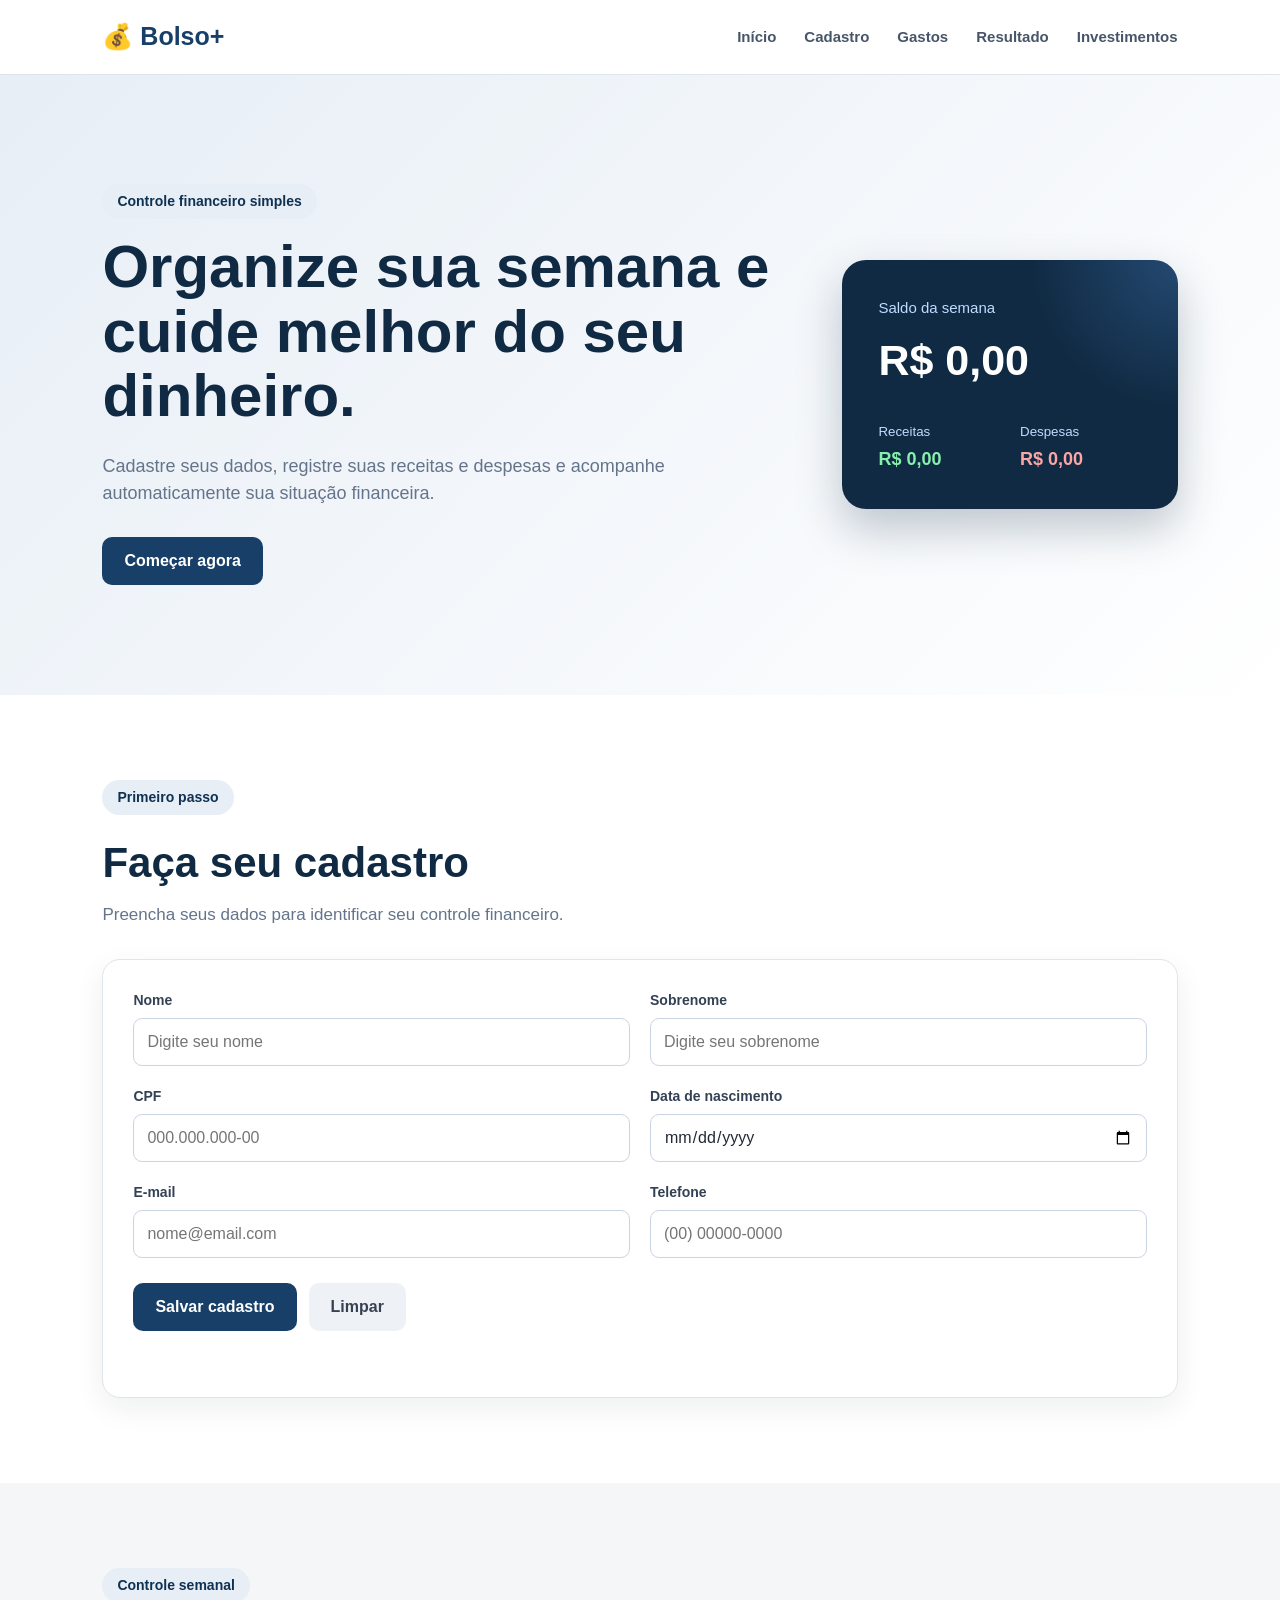
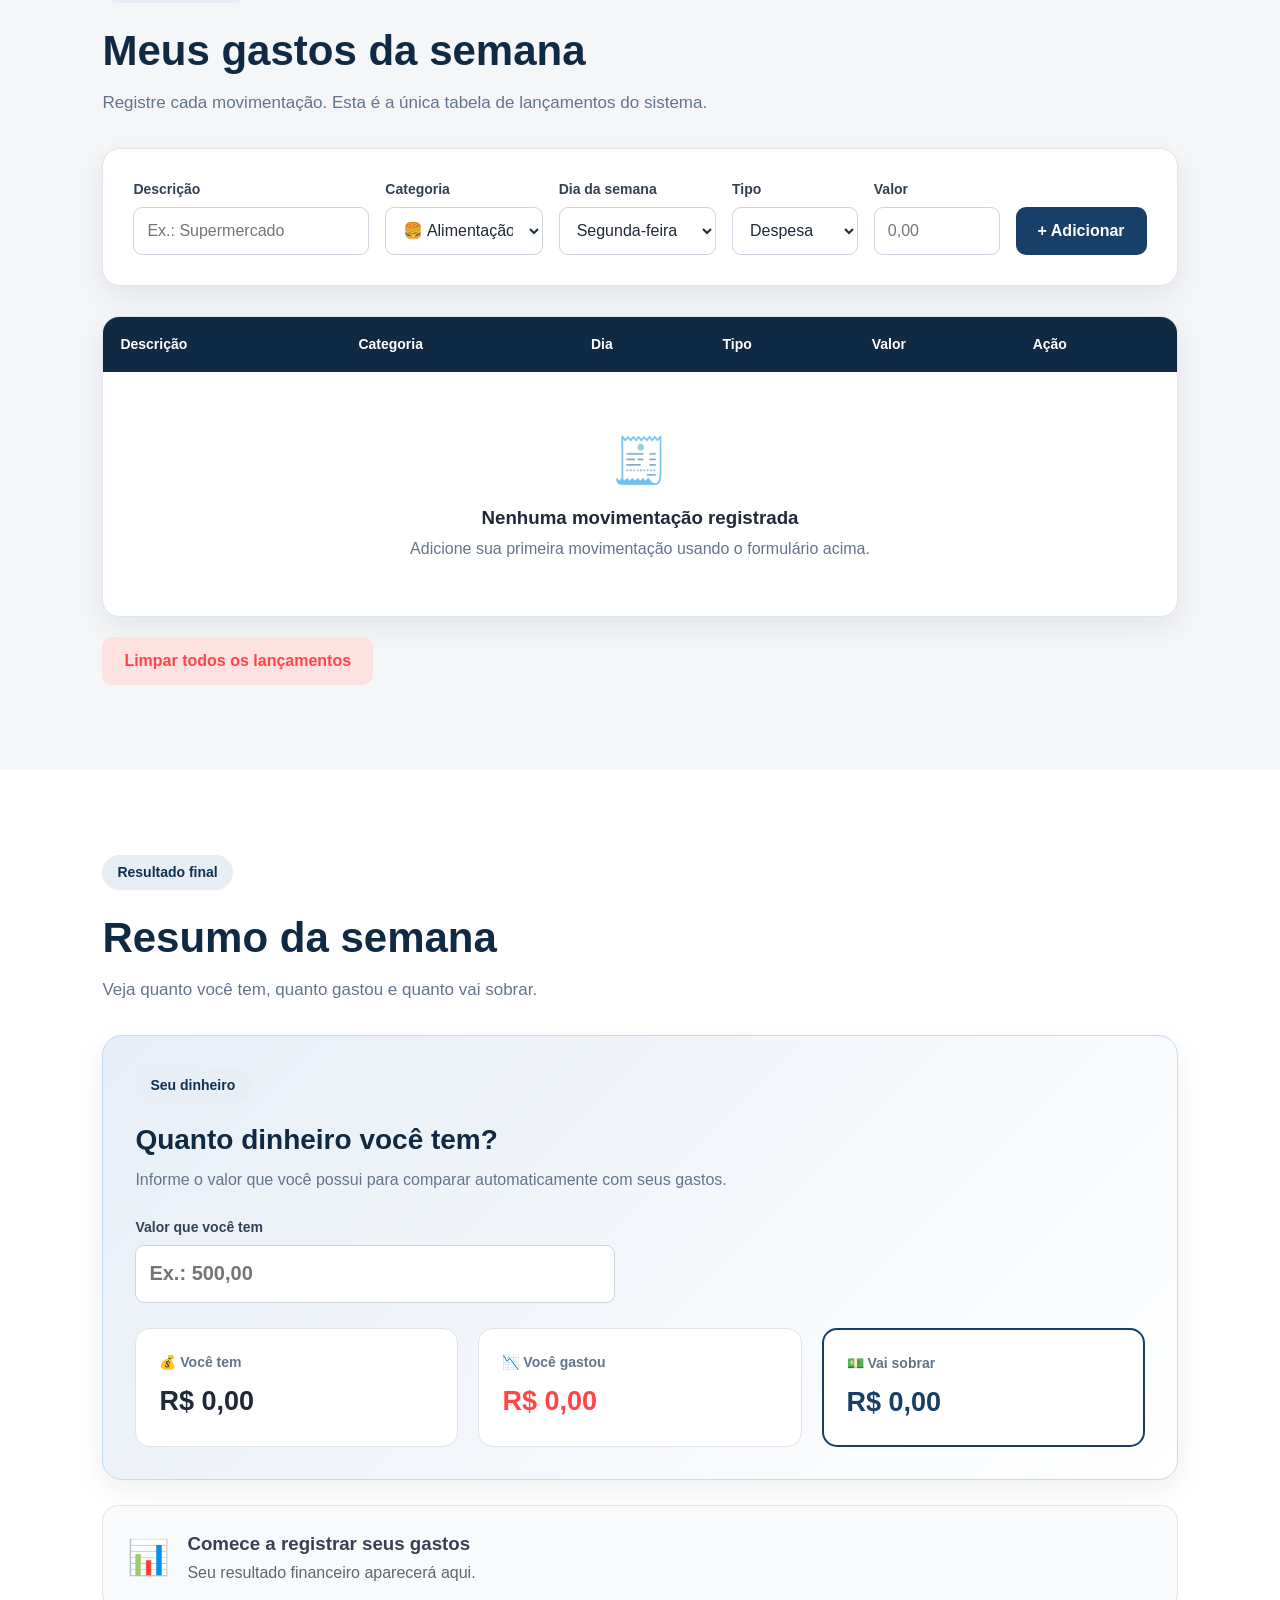
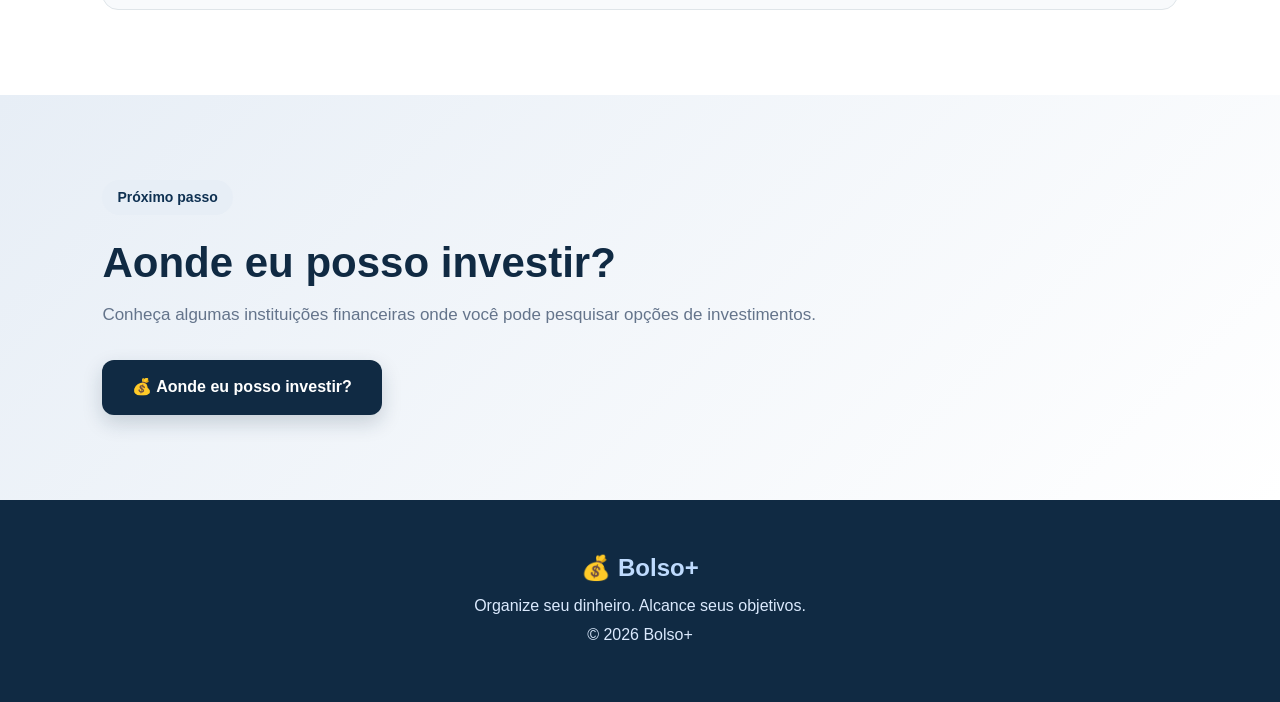
==== commit 8b1ee3d0: "Update index.html" ====
--- a/index.html
+++ b/index.html
@@ -26,6 +26,7 @@
 
 
 <body>
+
 
     <!-- =====================================================
          HEADER
@@ -68,6 +69,7 @@
     </header>
 
 
+
     <main>
 
 
@@ -108,6 +110,7 @@
             </div>
 
 
+
             <div class="cartao-saldo">
 
                 <span>
@@ -128,7 +131,6 @@
                             Receitas
                         </small>
 
-
                         <strong
                             id="receitas-destaque"
                             class="valor-positivo"
@@ -144,7 +146,6 @@
                         <small>
                             Despesas
                         </small>
-
 
                         <strong
                             id="despesas-destaque"
@@ -191,6 +192,7 @@
             </div>
 
 
+
             <form
                 id="form-cadastro"
                 class="card-formulario"
@@ -199,12 +201,13 @@
                 <div class="grid-cadastro">
 
 
+                    <!-- NOME -->
+
                     <div class="campo">
 
                         <label for="nome">
                             Nome
                         </label>
-
 
                         <input
                             type="text"
@@ -217,12 +220,13 @@
 
 
 
+                    <!-- SOBRENOME -->
+
                     <div class="campo">
 
                         <label for="sobrenome">
                             Sobrenome
                         </label>
-
 
                         <input
                             type="text"
@@ -235,12 +239,13 @@
 
 
 
+                    <!-- CPF -->
+
                     <div class="campo">
 
                         <label for="cpf">
                             CPF
                         </label>
-
 
                         <input
                             type="text"
@@ -255,12 +260,13 @@
 
 
 
+                    <!-- DATA -->
+
                     <div class="campo">
 
                         <label for="data-nascimento">
                             Data de nascimento
                         </label>
-
 
                         <input
                             type="date"
@@ -272,12 +278,13 @@
 
 
 
+                    <!-- EMAIL -->
+
                     <div class="campo">
 
                         <label for="email">
                             E-mail
                         </label>
-
 
                         <input
                             type="email"
@@ -290,12 +297,13 @@
 
 
 
+                    <!-- TELEFONE -->
+
                     <div class="campo">
 
                         <label for="telefone">
                             Telefone
                         </label>
-
 
                         <input
                             type="tel"
@@ -312,6 +320,8 @@
 
 
 
+                <!-- BOTÕES -->
+
                 <div class="acoes">
 
                     <button
@@ -333,6 +343,9 @@
                 </div>
 
 
+
+                <!-- MENSAGEM DO CADASTRO -->
+
                 <p
                     id="mensagem-cadastro"
                     class="mensagem"
@@ -342,6 +355,8 @@
 
 
 
+            <!-- CADASTRO SALVO -->
+
             <div
                 id="cadastro-salvo"
                 class="cadastro-salvo oculto"
@@ -417,7 +432,6 @@
                         <label for="descricao">
                             Descrição
                         </label>
-
 
                         <input
                             type="text"
@@ -436,7 +450,6 @@
                             Categoria
                         </label>
 
-
                         <select id="categoria">
 
                             <option value="Alimentação">
@@ -483,7 +496,6 @@
                             Dia da semana
                         </label>
 
-
                         <select id="dia">
 
                             <option value="Segunda-feira">
@@ -526,7 +538,6 @@
                             Tipo
                         </label>
 
-
                         <select id="tipo">
 
                             <option value="despesa">
@@ -548,7 +559,6 @@
                         <label for="valor">
                             Valor
                         </label>
-
 
                         <input
                             type="number"
@@ -576,6 +586,8 @@
 
 
 
+            <!-- TABELA -->
+
             <div class="tabela-container">
 
                 <table>
@@ -846,16 +858,15 @@
 
             <div class="investimentos-acao">
 
-    <a
-        href="investimentos.html"
-        target="_blank"
-        class="botao-investimentos"
-    >
-        💰 Aonde eu posso investir?
-    </a>
-
-</div>
-
+                <button
+                    type="button"
+                    id="botao-investimentos"
+                    class="botao-investimentos"
+                >
+                    💰 Aonde eu posso investir?
+                </button>
+
+            </div>
 
         </section>
 
@@ -887,9 +898,7 @@
 
 
 
-    <!-- =====================================================
-         JAVASCRIPT
-    ====================================================== -->
+    <!-- JAVASCRIPT -->
 
     <script src="script.js"></script>
 
--- a/style.css
+++ b/style.css
@@ -8,6 +8,9 @@
     --vermelho: #ff4545;
     --vermelho-claro: #fee2e2;
 
+    --verde: #15803d;
+    --verde-claro: #dcfce7;
+
     --texto: #1f2937;
     --texto-secundario: #64748b;
 
@@ -21,7 +24,9 @@
 }
 
 
-/* ================= RESET ================= */
+/* =========================================================
+   RESET
+========================================================= */
 
 * {
     margin: 0;
@@ -60,7 +65,9 @@
 }
 
 
-/* ================= HEADER ================= */
+/* =========================================================
+   HEADER
+========================================================= */
 
 .header {
 
@@ -100,6 +107,8 @@
     font-weight: 800;
 
     text-decoration: none;
+
+    white-space: nowrap;
 }
 
 
@@ -108,6 +117,8 @@
     display: flex;
 
     gap: 28px;
+
+    align-items: center;
 }
 
 
@@ -128,10 +139,14 @@
 nav a:hover {
 
     color: var(--azul);
-}
-
-
-/* ================= INÍCIO ================= */
+
+    transform: translateY(-1px);
+}
+
+
+/* =========================================================
+   INÍCIO
+========================================================= */
 
 .inicio {
 
@@ -207,7 +222,9 @@
 }
 
 
-/* ================= BOTÕES ================= */
+/* =========================================================
+   BOTÕES
+========================================================= */
 
 .botao-principal,
 .botao-secundario,
@@ -251,6 +268,8 @@
 
 .botao-principal:hover {
 
+    color: white;
+
     background:
         var(--azul-hover);
 
@@ -274,6 +293,8 @@
 .botao-secundario:hover {
 
     background: #e2e8f0;
+
+    transform: translateY(-1px);
 }
 
 
@@ -291,10 +312,14 @@
 .botao-perigo:hover {
 
     background: #fecaca;
-}
-
-
-/* ================= CARTÃO DO INÍCIO ================= */
+
+    transform: translateY(-1px);
+}
+
+
+/* =========================================================
+   CARTÃO DO INÍCIO
+========================================================= */
 
 .cartao-saldo {
 
@@ -344,7 +369,8 @@
 
     display: grid;
 
-    grid-template-columns: 1fr 1fr;
+    grid-template-columns:
+        1fr 1fr;
 
     gap: 20px;
 }
@@ -378,7 +404,9 @@
 }
 
 
-/* ================= SEÇÕES ================= */
+/* =========================================================
+   SEÇÕES
+========================================================= */
 
 .secao {
 
@@ -429,7 +457,9 @@
 }
 
 
-/* ================= FORMULÁRIOS ================= */
+/* =========================================================
+   FORMULÁRIOS
+========================================================= */
 
 .card-formulario {
 
@@ -568,7 +598,9 @@
 }
 
 
-/* ================= CADASTRO SALVO ================= */
+/* =========================================================
+   CADASTRO SALVO
+========================================================= */
 
 .cadastro-salvo {
 
@@ -638,11 +670,13 @@
 
 .oculto {
 
-    display: none;
-}
-
-
-/* ================= TABELA ================= */
+    display: none !important;
+}
+
+
+/* =========================================================
+   TABELA
+========================================================= */
 
 .tabela-container {
 
@@ -779,6 +813,8 @@
     font-weight: 800;
 
     cursor: pointer;
+
+    transition: 0.2s;
 }
 
 
@@ -786,6 +822,8 @@
 
     background:
         #fecaca;
+
+    transform: translateY(-1px);
 }
 
 
@@ -817,7 +855,9 @@
 }
 
 
-/* ================= RESULTADO ================= */
+/* =========================================================
+   RESULTADO
+========================================================= */
 
 .dinheiro-card {
 
@@ -876,7 +916,9 @@
 }
 
 
-/* ================= RESUMO ================= */
+/* =========================================================
+   RESUMO
+========================================================= */
 
 .resultado-grid {
 
@@ -942,7 +984,9 @@
 }
 
 
-/* ================= MENSAGEM FINAL ================= */
+/* =========================================================
+   MENSAGEM FINAL
+========================================================= */
 
 .mensagem-resultado {
 
@@ -1022,7 +1066,9 @@
 }
 
 
-/* ================= INVESTIMENTOS ================= */
+/* =========================================================
+   INVESTIMENTOS
+========================================================= */
 
 .secao-investimentos {
 
@@ -1107,16 +1153,339 @@
 }
 
 
-/* ================= FOOTER ================= */
+/* =========================================================
+   PÁGINA DE INVESTIMENTOS
+   Estas classes também podem ser usadas pelo JavaScript
+   caso ele gere a página de investimentos.
+========================================================= */
+
+.pagina-investimentos {
+
+    min-height: 100vh;
+
+    background:
+        var(--fundo);
+}
+
+
+.topo-investimentos {
+
+    padding:
+        70px 20px;
+
+    text-align:
+        center;
+
+    color:
+        white;
+
+    background:
+        linear-gradient(
+            135deg,
+            var(--azul-marinho),
+            var(--azul)
+        );
+}
+
+
+.topo-investimentos h1 {
+
+    margin-bottom: 12px;
+
+    font-size:
+        clamp(32px, 5vw, 52px);
+}
+
+
+.topo-investimentos p {
+
+    max-width: 750px;
+
+    margin:
+        auto;
+
+    color:
+        #dbeafe;
+
+    font-size:
+        18px;
+}
+
+
+.container-investimentos {
+
+    width:
+        min(1100px, 92%);
+
+    margin:
+        45px auto;
+}
+
+
+.aviso-investimentos {
+
+    margin-bottom:
+        30px;
+
+    padding:
+        20px;
+
+    color:
+        #334155;
+
+    background:
+        #ffffff;
+
+    border:
+        1px solid var(--borda);
+
+    border-radius:
+        15px;
+
+    box-shadow:
+        var(--sombra);
+}
+
+
+.aviso-investimentos strong {
+
+    color:
+        var(--azul-marinho);
+}
+
+
+.grid-bancos {
+
+    display:
+        grid;
+
+    grid-template-columns:
+        repeat(2, minmax(0, 1fr));
+
+    gap:
+        22px;
+}
+
+
+.card-banco {
+
+    display:
+        flex;
+
+    flex-direction:
+        column;
+
+    padding:
+        28px;
+
+    background:
+        white;
+
+    border:
+        1px solid var(--borda);
+
+    border-radius:
+        18px;
+
+    box-shadow:
+        var(--sombra);
+
+    transition:
+        transform 0.2s,
+        box-shadow 0.2s;
+}
+
+
+.card-banco:hover {
+
+    transform:
+        translateY(-5px);
+
+    box-shadow:
+        0 18px 35px
+        rgba(
+            15,
+            23,
+            42,
+            0.12
+        );
+}
+
+
+.icone-banco {
+
+    display:
+        flex;
+
+    align-items:
+        center;
+
+    justify-content:
+        center;
+
+    width:
+        65px;
+
+    height:
+        65px;
+
+    margin-bottom:
+        18px;
+
+    color:
+        white;
+
+    background:
+        var(--azul);
+
+    border-radius:
+        16px;
+
+    font-size:
+        30px;
+}
+
+
+.card-banco h2 {
+
+    margin-bottom:
+        8px;
+
+    color:
+        var(--azul-marinho);
+
+    font-size:
+        23px;
+}
+
+
+.card-banco p {
+
+    flex-grow:
+        1;
+
+    margin-bottom:
+        20px;
+
+    color:
+        var(--texto-secundario);
+}
+
+
+.botao-banco {
+
+    display:
+        inline-flex;
+
+    align-items:
+        center;
+
+    justify-content:
+        center;
+
+    width:
+        100%;
+
+    min-height:
+        46px;
+
+    padding:
+        10px 18px;
+
+    color:
+        white;
+
+    background:
+        var(--azul);
+
+    border-radius:
+        9px;
+
+    font-weight:
+        800;
+
+    text-decoration:
+        none;
+
+    transition:
+        0.2s;
+}
+
+
+.botao-banco:hover {
+
+    color:
+        white;
+
+    background:
+        var(--azul-hover);
+
+    transform:
+        translateY(-1px);
+}
+
+
+.voltar-investimentos {
+
+    display:
+        block;
+
+    width:
+        fit-content;
+
+    margin:
+        45px auto 0;
+
+    padding:
+        13px 25px;
+
+    color:
+        var(--azul);
+
+    background:
+        var(--azul-claro);
+
+    border-radius:
+        10px;
+
+    font-weight:
+        800;
+
+    text-decoration:
+        none;
+
+    transition:
+        0.2s;
+}
+
+
+.voltar-investimentos:hover {
+
+    color:
+        white;
+
+    background:
+        var(--azul);
+
+    transform:
+        translateY(-2px);
+}
+
+
+/* =========================================================
+   FOOTER
+========================================================= */
 
 footer {
 
     padding:
         50px 8%;
 
-    text-align: center;
-
-    color: white;
+    text-align:
+        center;
+
+    color:
+        white;
 
     background:
         var(--azul-marinho);
@@ -1125,7 +1494,8 @@
 
 footer h2 {
 
-    margin-bottom: 8px;
+    margin-bottom:
+        8px;
 
     color:
         #bfdbfe;
@@ -1134,14 +1504,17 @@
 
 footer p {
 
-    margin-bottom: 5px;
+    margin-bottom:
+        5px;
 
     color:
         #dbeafe;
 }
 
 
-/* ================= RESPONSIVO ================= */
+/* =========================================================
+   RESPONSIVO - 1150px
+========================================================= */
 
 @media (max-width: 1150px) {
 
@@ -1154,17 +1527,30 @@
 
     .botao-adicionar {
 
-        width: 100%;
-    }
-
-}
-
+        width:
+            100%;
+    }
+
+
+    .inicio {
+
+        gap:
+            40px;
+    }
+
+}
+
+
+/* =========================================================
+   RESPONSIVO - 900px
+========================================================= */
 
 @media (max-width: 900px) {
 
     .header {
 
-        flex-direction: column;
+        flex-direction:
+            column;
 
         padding:
             15px 5%;
@@ -1176,7 +1562,8 @@
         gap:
             15px 22px;
 
-        flex-wrap: wrap;
+        flex-wrap:
+            wrap;
 
         justify-content:
             center;
@@ -1185,7 +1572,8 @@
 
     .inicio {
 
-        flex-direction: column;
+        flex-direction:
+            column;
 
         padding:
             70px 5%;
@@ -1204,9 +1592,11 @@
 
     .cartao-saldo {
 
-        width: 100%;
-
-        max-width: 430px;
+        width:
+            100%;
+
+        max-width:
+            430px;
 
         text-align:
             left;
@@ -1226,8 +1616,19 @@
             1fr;
     }
 
-}
-
+
+    .grid-bancos {
+
+        grid-template-columns:
+            1fr 1fr;
+    }
+
+}
+
+
+/* =========================================================
+   RESPONSIVO - 700px
+========================================================= */
 
 @media (max-width: 700px) {
 
@@ -1255,7 +1656,8 @@
 
     .acoes button {
 
-        width: 100%;
+        width:
+            100%;
     }
 
 
@@ -1268,30 +1670,92 @@
 
     .investimentos-acao {
 
-        width: 100%;
+        width:
+            100%;
     }
 
 
     .botao-investimentos {
 
-        width: 100%;
+        width:
+            100%;
 
         text-align:
             center;
     }
 
-}
-
-
-@media (max-width: 450px) {
-
-    .mini-resumo {
+
+    .grid-bancos {
 
         grid-template-columns:
             1fr;
     }
 
 
+    .container-investimentos {
+
+        width:
+            94%;
+    }
+
+
+    .topo-investimentos {
+
+        padding:
+            50px 20px;
+    }
+
+}
+
+
+/* =========================================================
+   RESPONSIVO - 450px
+========================================================= */
+
+@media (max-width: 450px) {
+
+    .header {
+
+        padding:
+            14px 4%;
+    }
+
+
+    .logo {
+
+        font-size:
+            22px;
+    }
+
+
+    nav {
+
+        gap:
+            10px 15px;
+    }
+
+
+    nav a {
+
+        font-size:
+            13px;
+    }
+
+
+    .inicio h1 {
+
+        font-size:
+            36px;
+    }
+
+
+    .mini-resumo {
+
+        grid-template-columns:
+            1fr;
+    }
+
+
     .cartao-saldo {
 
         padding:
@@ -1299,10 +1763,34 @@
     }
 
 
+    .cartao-saldo > strong {
+
+        font-size:
+            35px;
+    }
+
+
     .mensagem-resultado {
 
         align-items:
             flex-start;
-    }
-
-}
+
+        flex-direction:
+            column;
+    }
+
+
+    .botao-investimentos {
+
+        padding:
+            14px 18px;
+    }
+
+
+    .card-banco {
+
+        padding:
+            22px;
+    }
+
+}
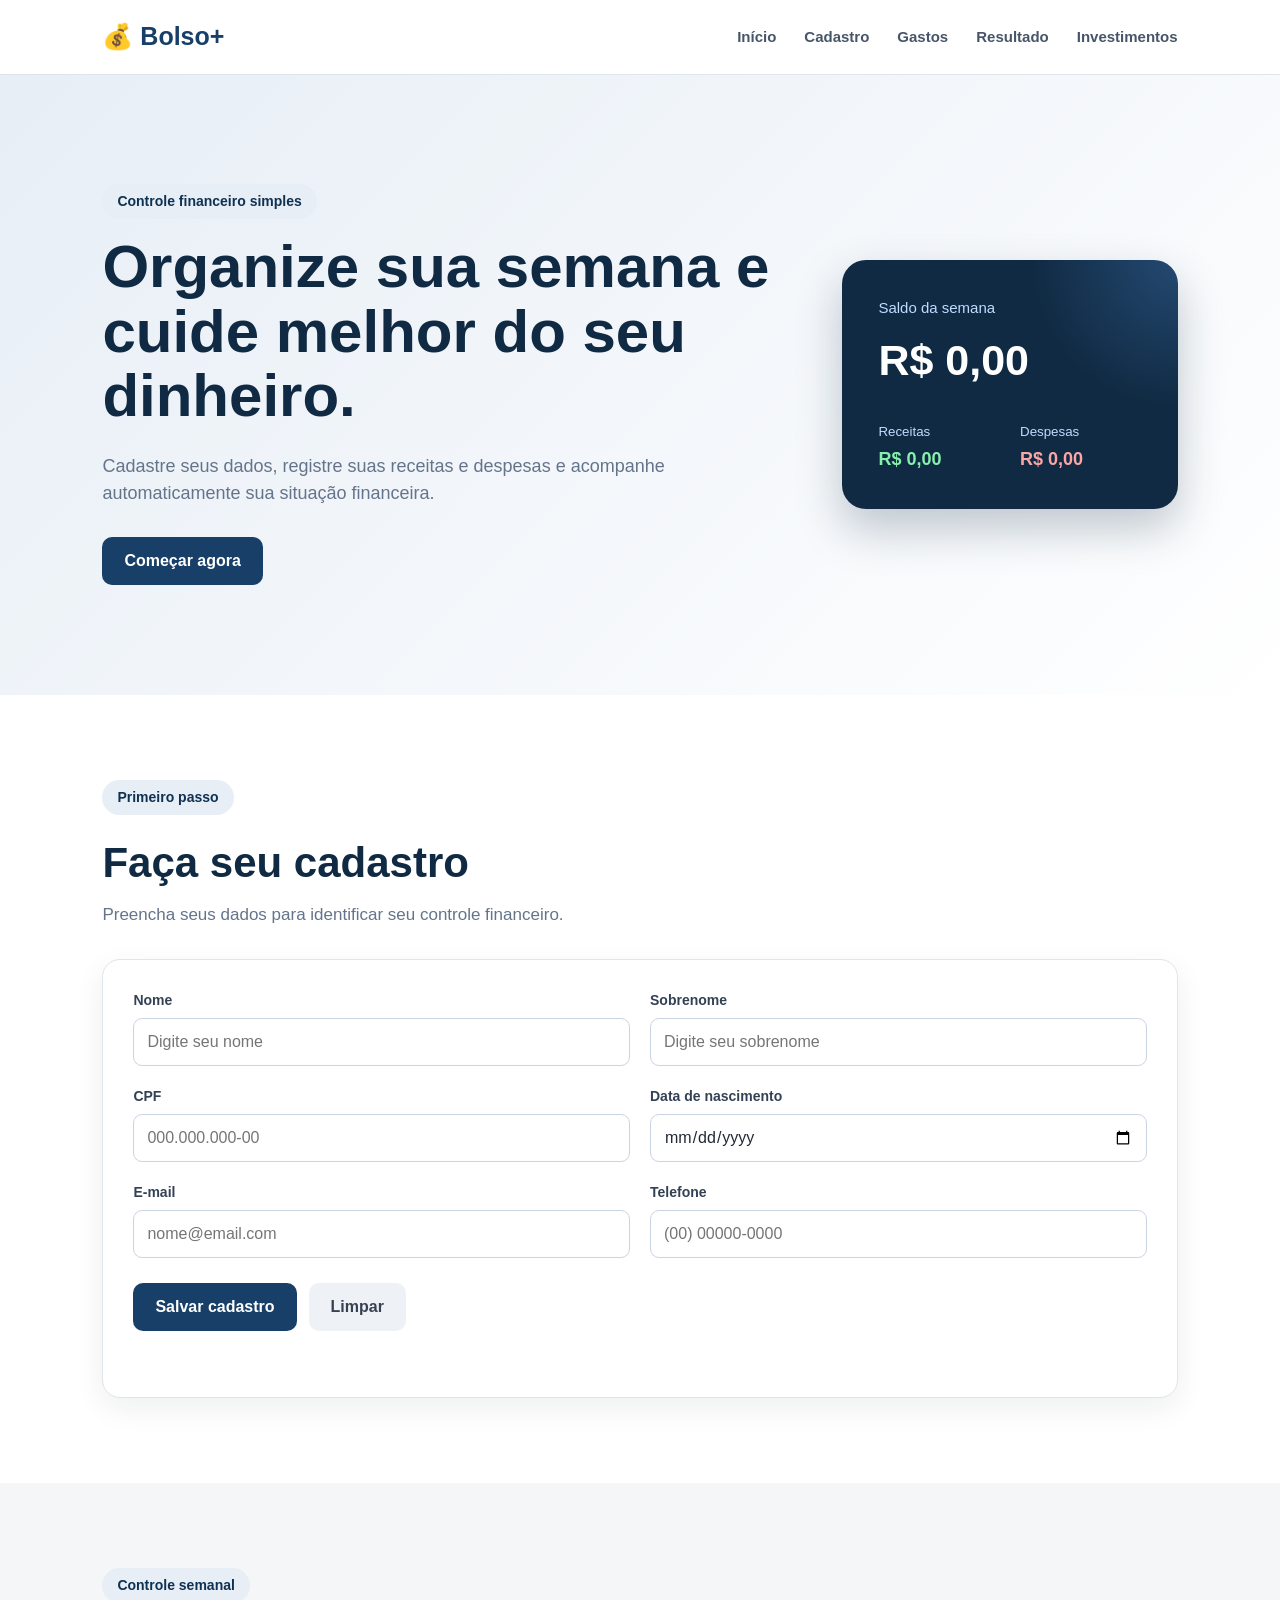
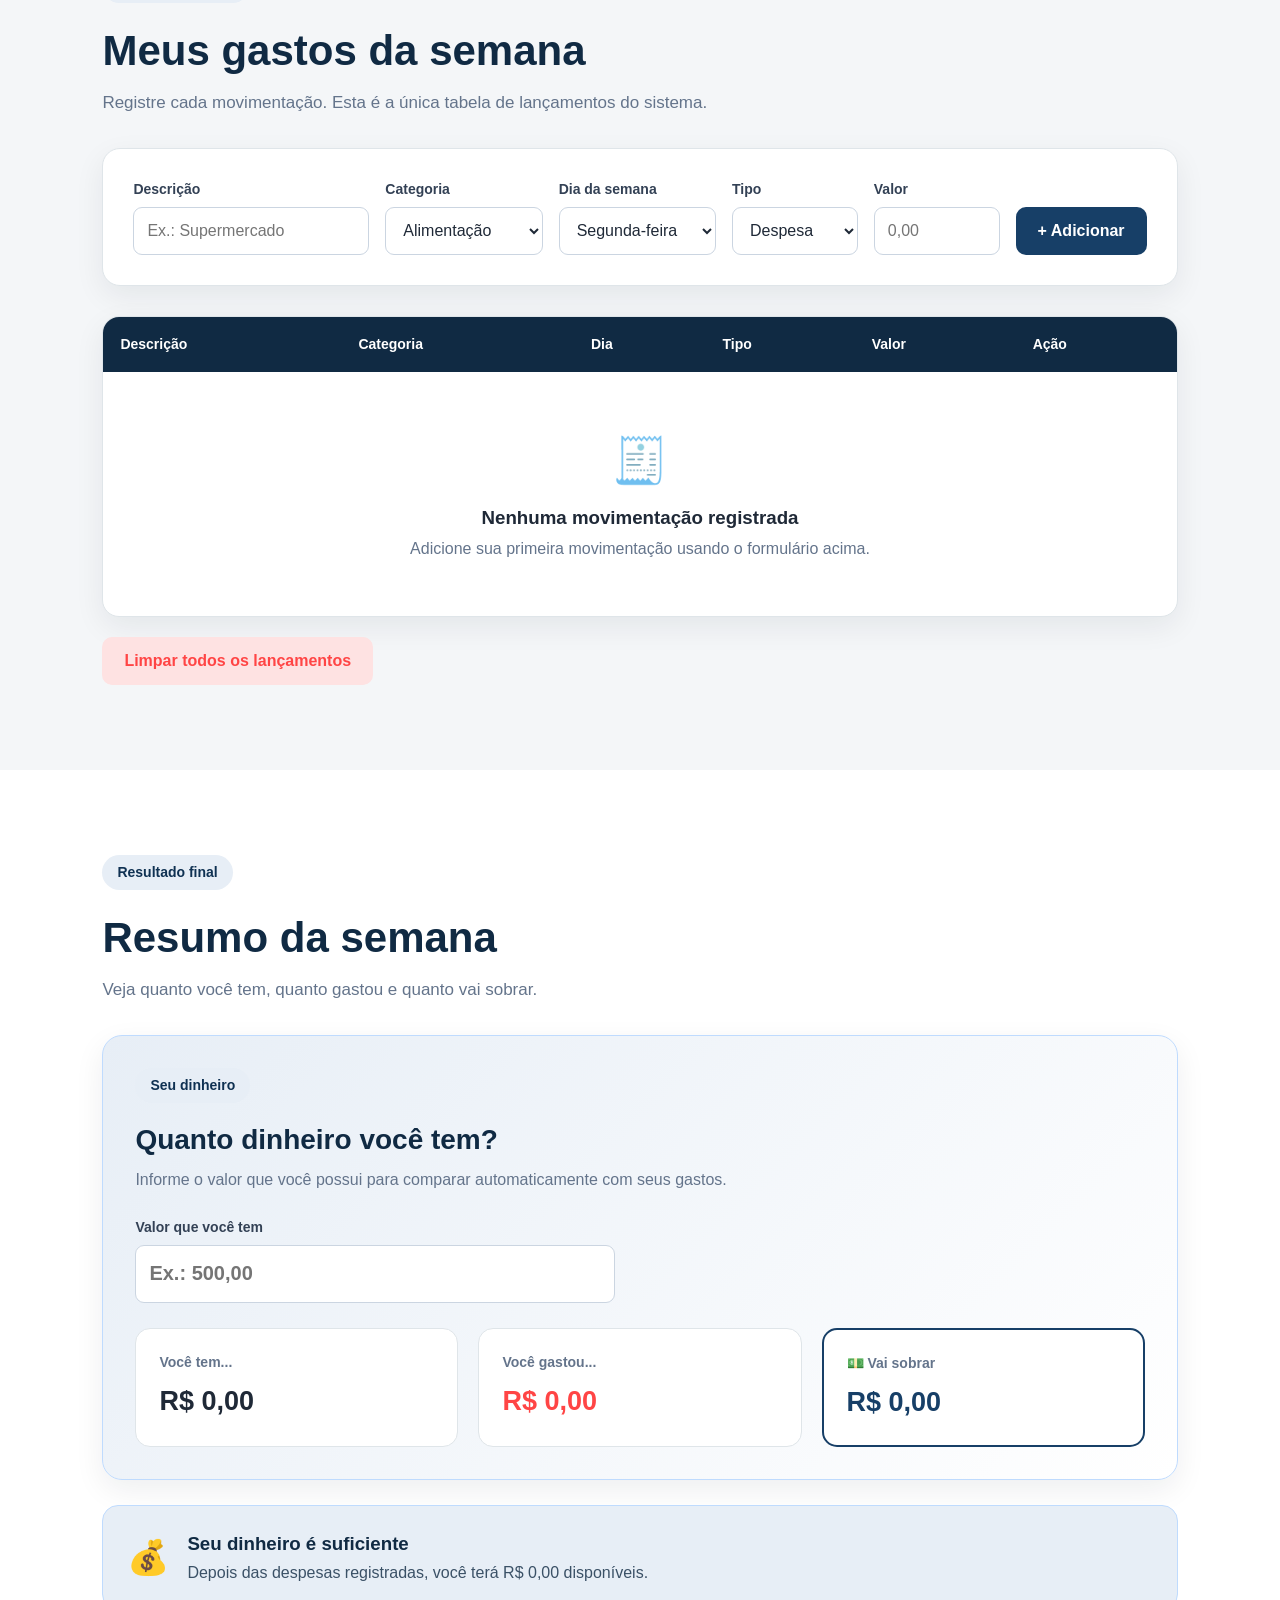
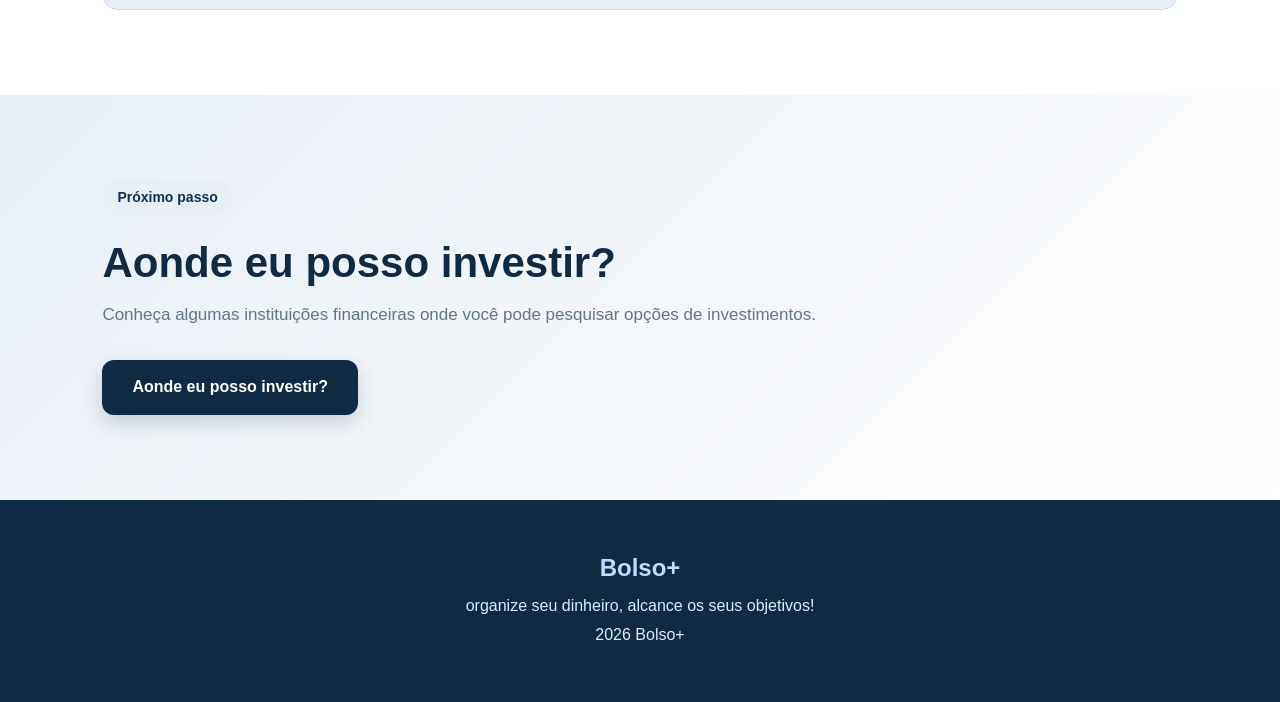
==== commit 75feca93: "Update index.html tirei umas coisinhas, tirei alguns emojs porque tinham muitos" ====
--- a/index.html
+++ b/index.html
@@ -453,35 +453,35 @@
                         <select id="categoria">
 
                             <option value="Alimentação">
-                                🍔 Alimentação
+                                 Alimentação
                             </option>
 
                             <option value="Transporte">
-                                🚌 Transporte
+                                 Transporte
                             </option>
 
                             <option value="Casa">
-                                🏠 Casa
+                                 Casa
                             </option>
 
                             <option value="Saúde">
-                                🩺 Saúde
+                                 Saúde
                             </option>
 
                             <option value="Educação">
-                                📚 Educação
+                                 Educação
                             </option>
 
                             <option value="Lazer">
-                                🎮 Lazer
+                                 Lazer
                             </option>
 
                             <option value="Salário">
-                                💼 Salário
+                                 Salário
                             </option>
 
                             <option value="Outros">
-                                📦 Outros
+                                 Outros
                             </option>
 
                         </select>
@@ -745,7 +745,7 @@
                     <div class="resultado-item">
 
                         <span>
-                            💰 Você tem
+                             Você tem...
                         </span>
 
 
@@ -760,7 +760,7 @@
                     <div class="resultado-item">
 
                         <span>
-                            📉 Você gastou
+                             Você gastou...
                         </span>
 
 
@@ -781,7 +781,7 @@
                     >
 
                         <span id="label-restante">
-                            💵 Vai sobrar
+                             Vai sobrar...
                         </span>
 
 
@@ -863,7 +863,7 @@
                     id="botao-investimentos"
                     class="botao-investimentos"
                 >
-                    💰 Aonde eu posso investir?
+                     Aonde eu posso investir?
                 </button>
 
             </div>
@@ -881,17 +881,17 @@
     <footer>
 
         <h2>
-            💰 Bolso+
+             Bolso+
         </h2>
 
 
         <p>
-            Organize seu dinheiro. Alcance seus objetivos.
+            organize seu dinheiro, alcance os seus objetivos!
         </p>
 
 
         <p>
-            © 2026 Bolso+
+             2026 Bolso+
         </p>
 
     </footer>
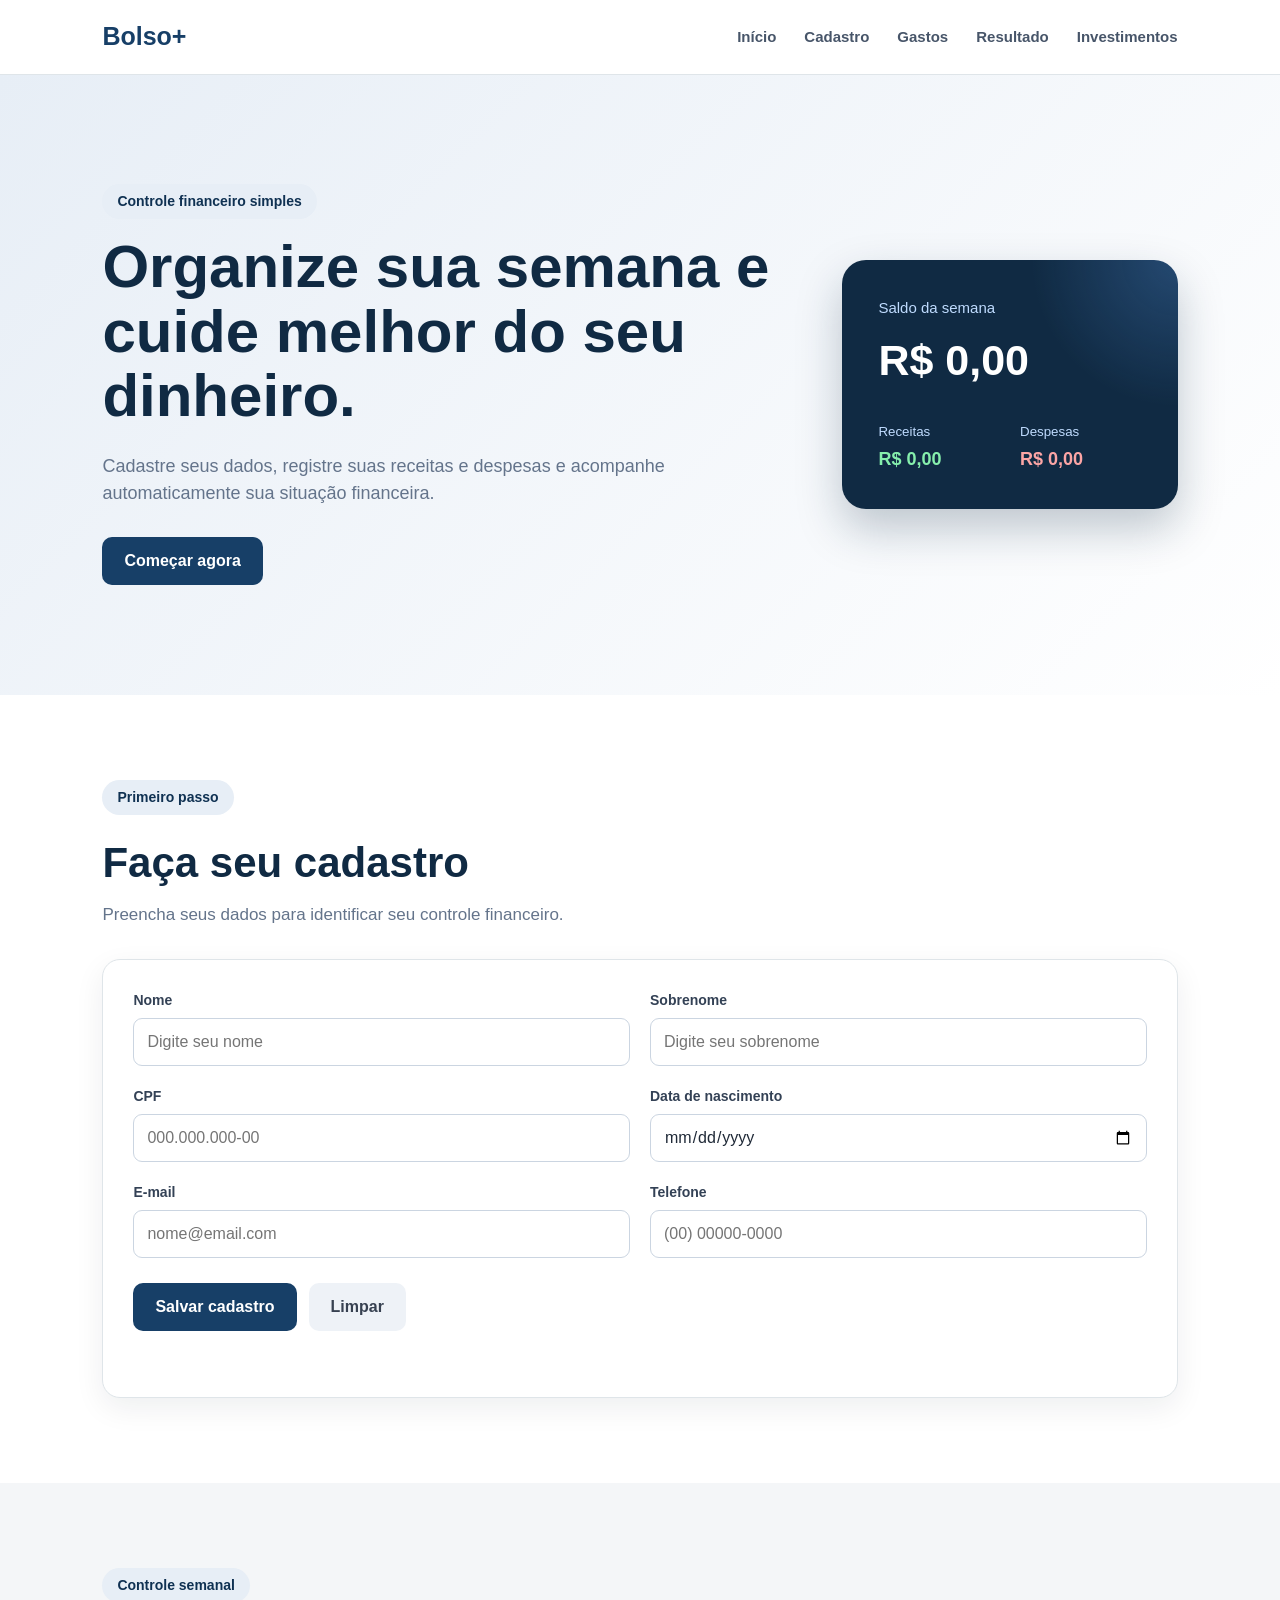
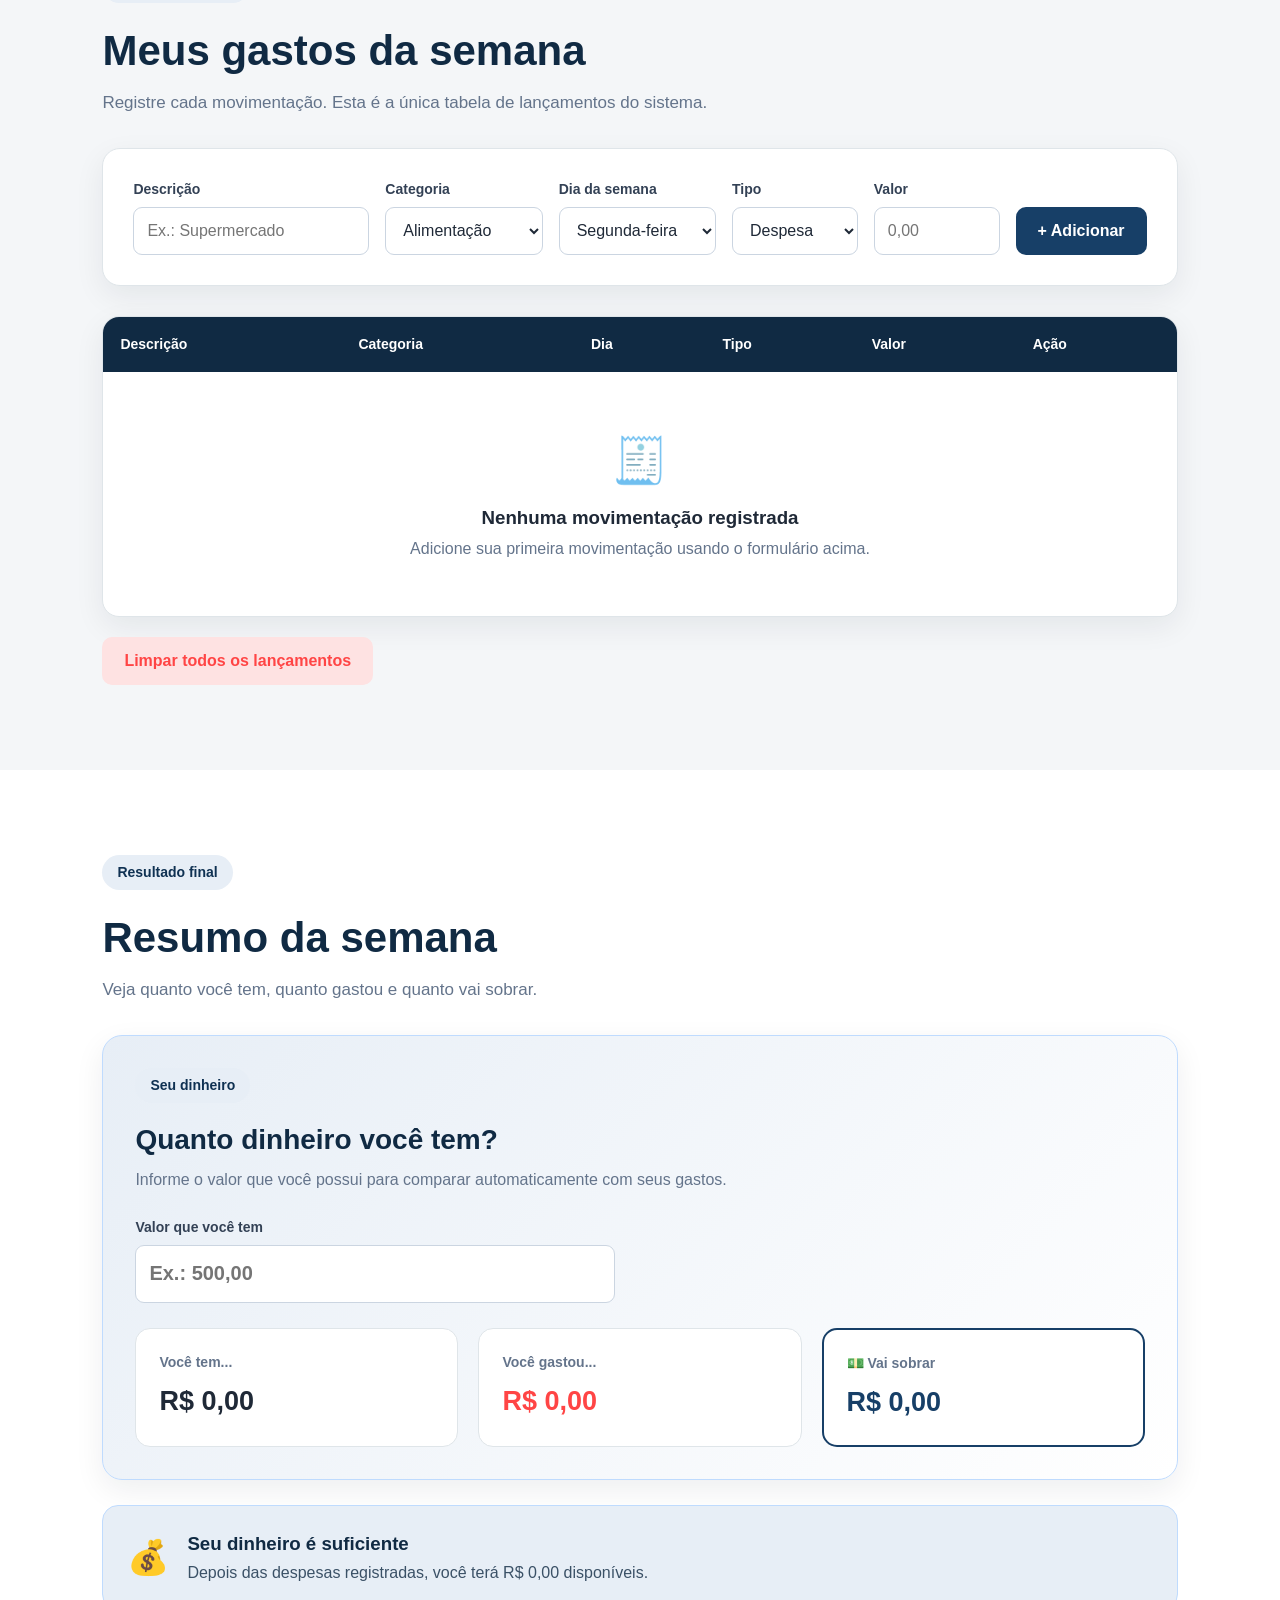
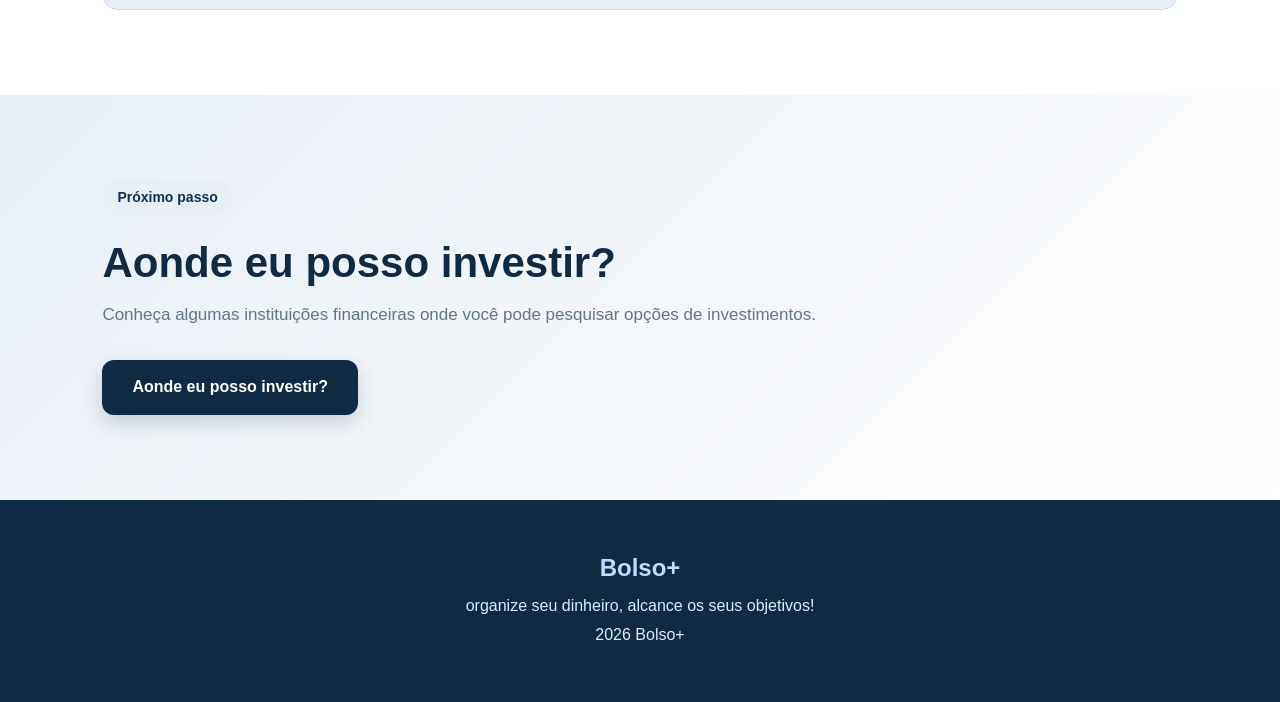
==== commit 64b70a35: "Update index.html" ====
--- a/index.html
+++ b/index.html
@@ -12,10 +12,10 @@
 
     <meta
         name="description"
-        content="Bolso+ - Controle financeiro semanal"
+        content="Bolso+  Controle financeiro semanal"
     >
 
-    <title>Bolso+ - Controle Financeiro</title>
+    <title>Bolso+  Controle Financeiro</title>
 
     <link
         rel="stylesheet"
@@ -38,7 +38,7 @@
             href="#inicio"
             class="logo"
         >
-            💰 Bolso+
+             Bolso+
         </a>
 
 
